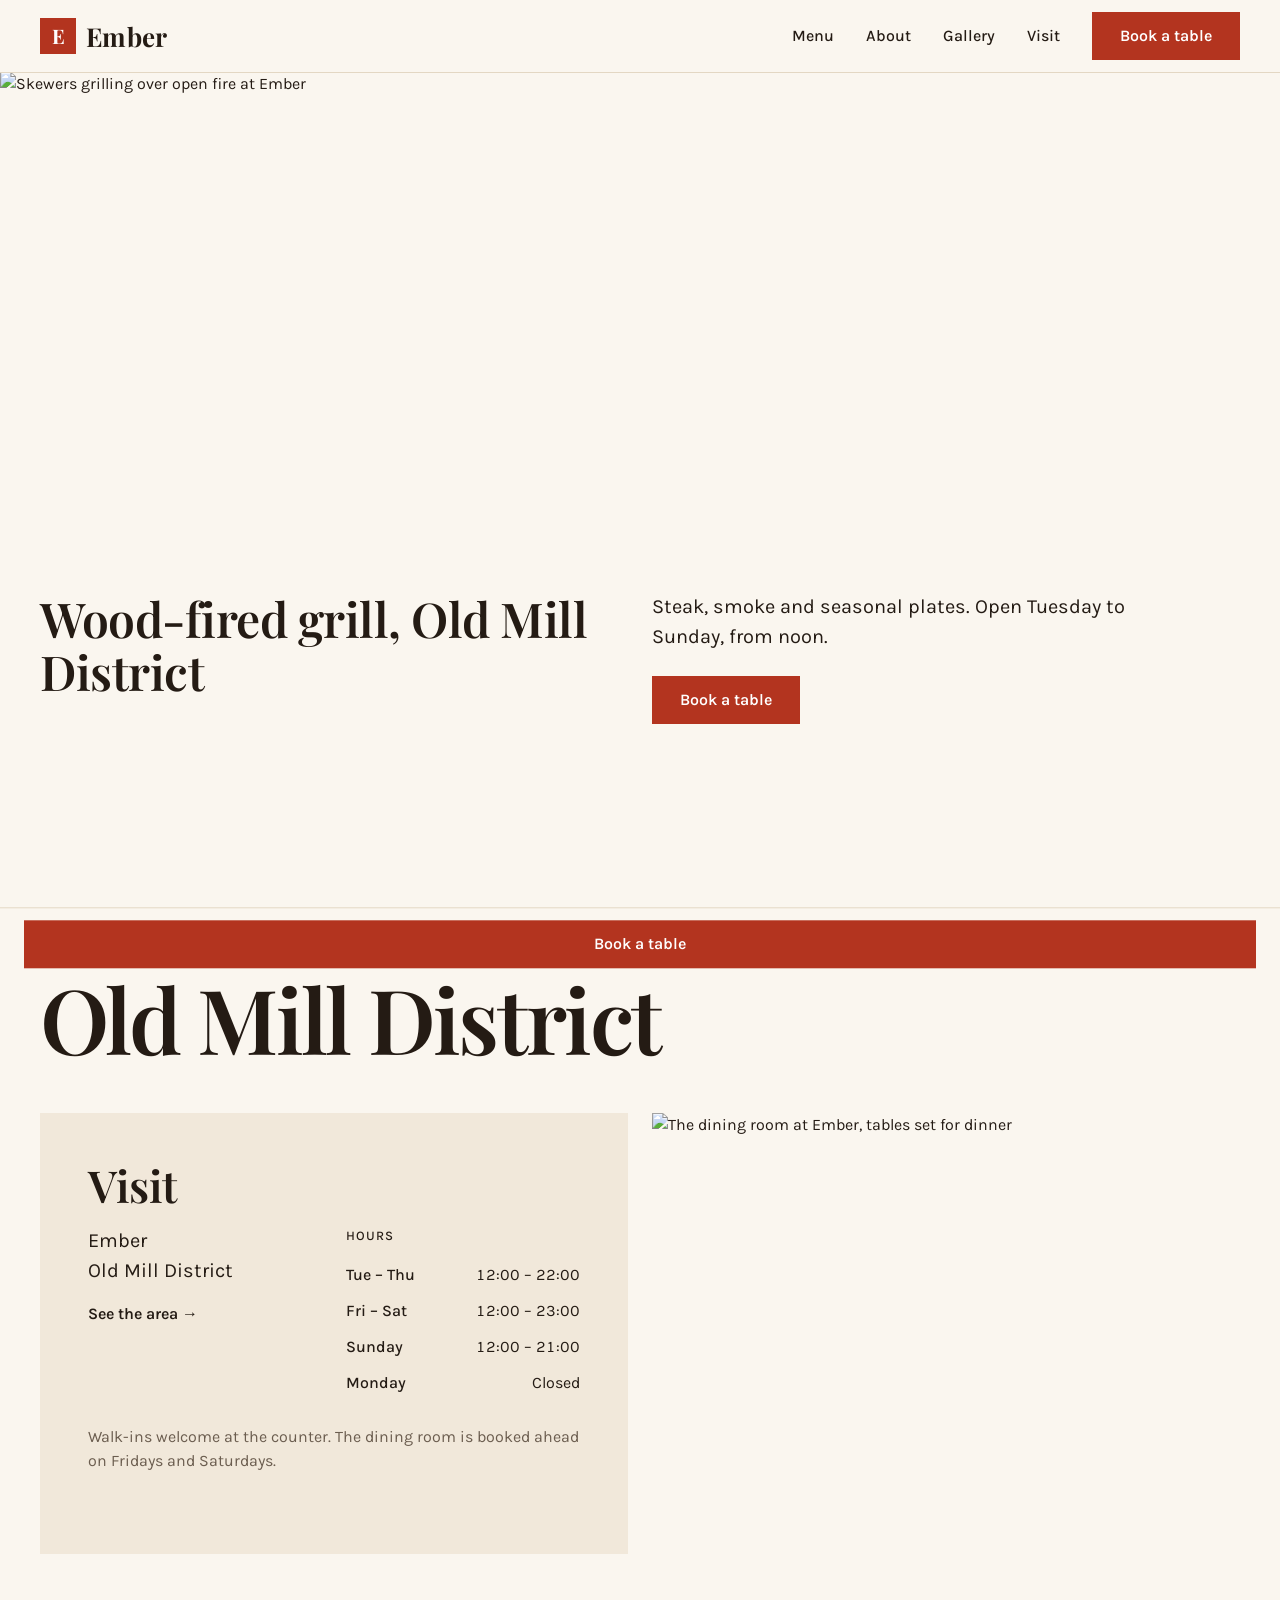
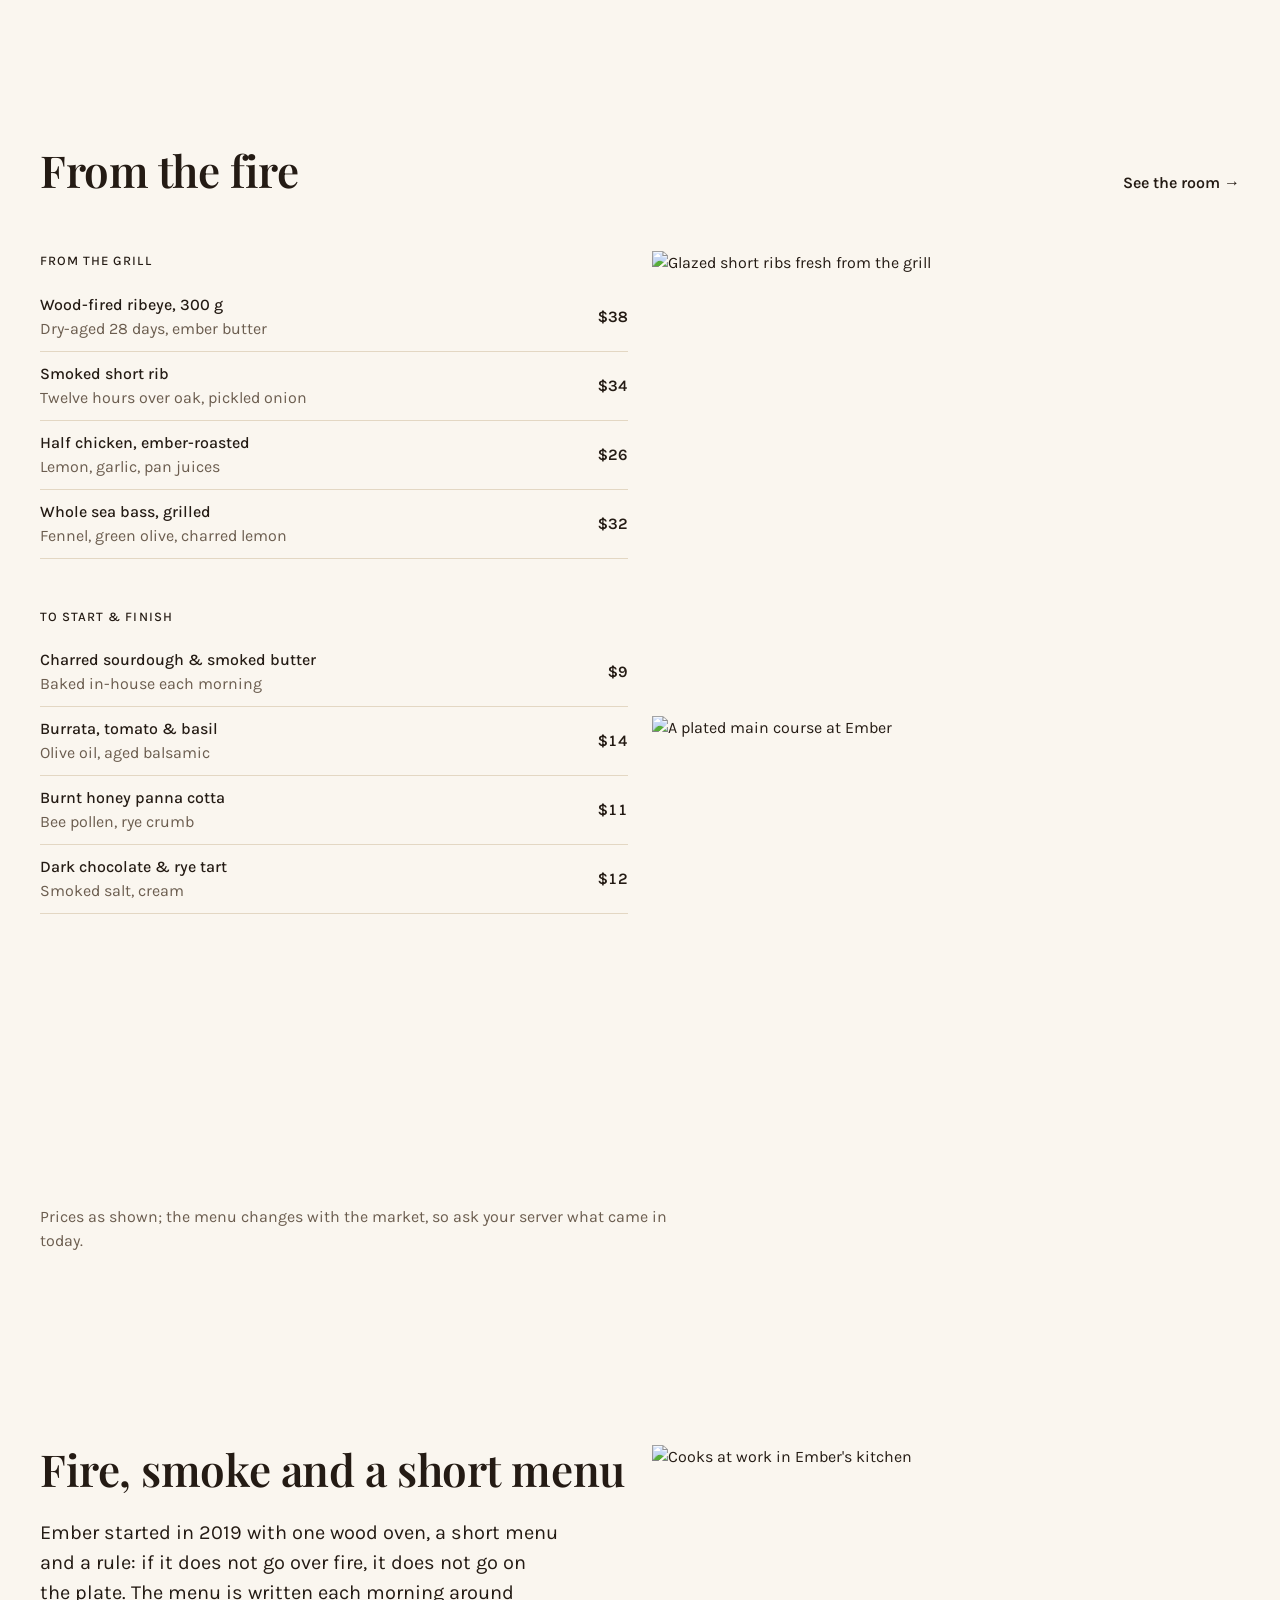
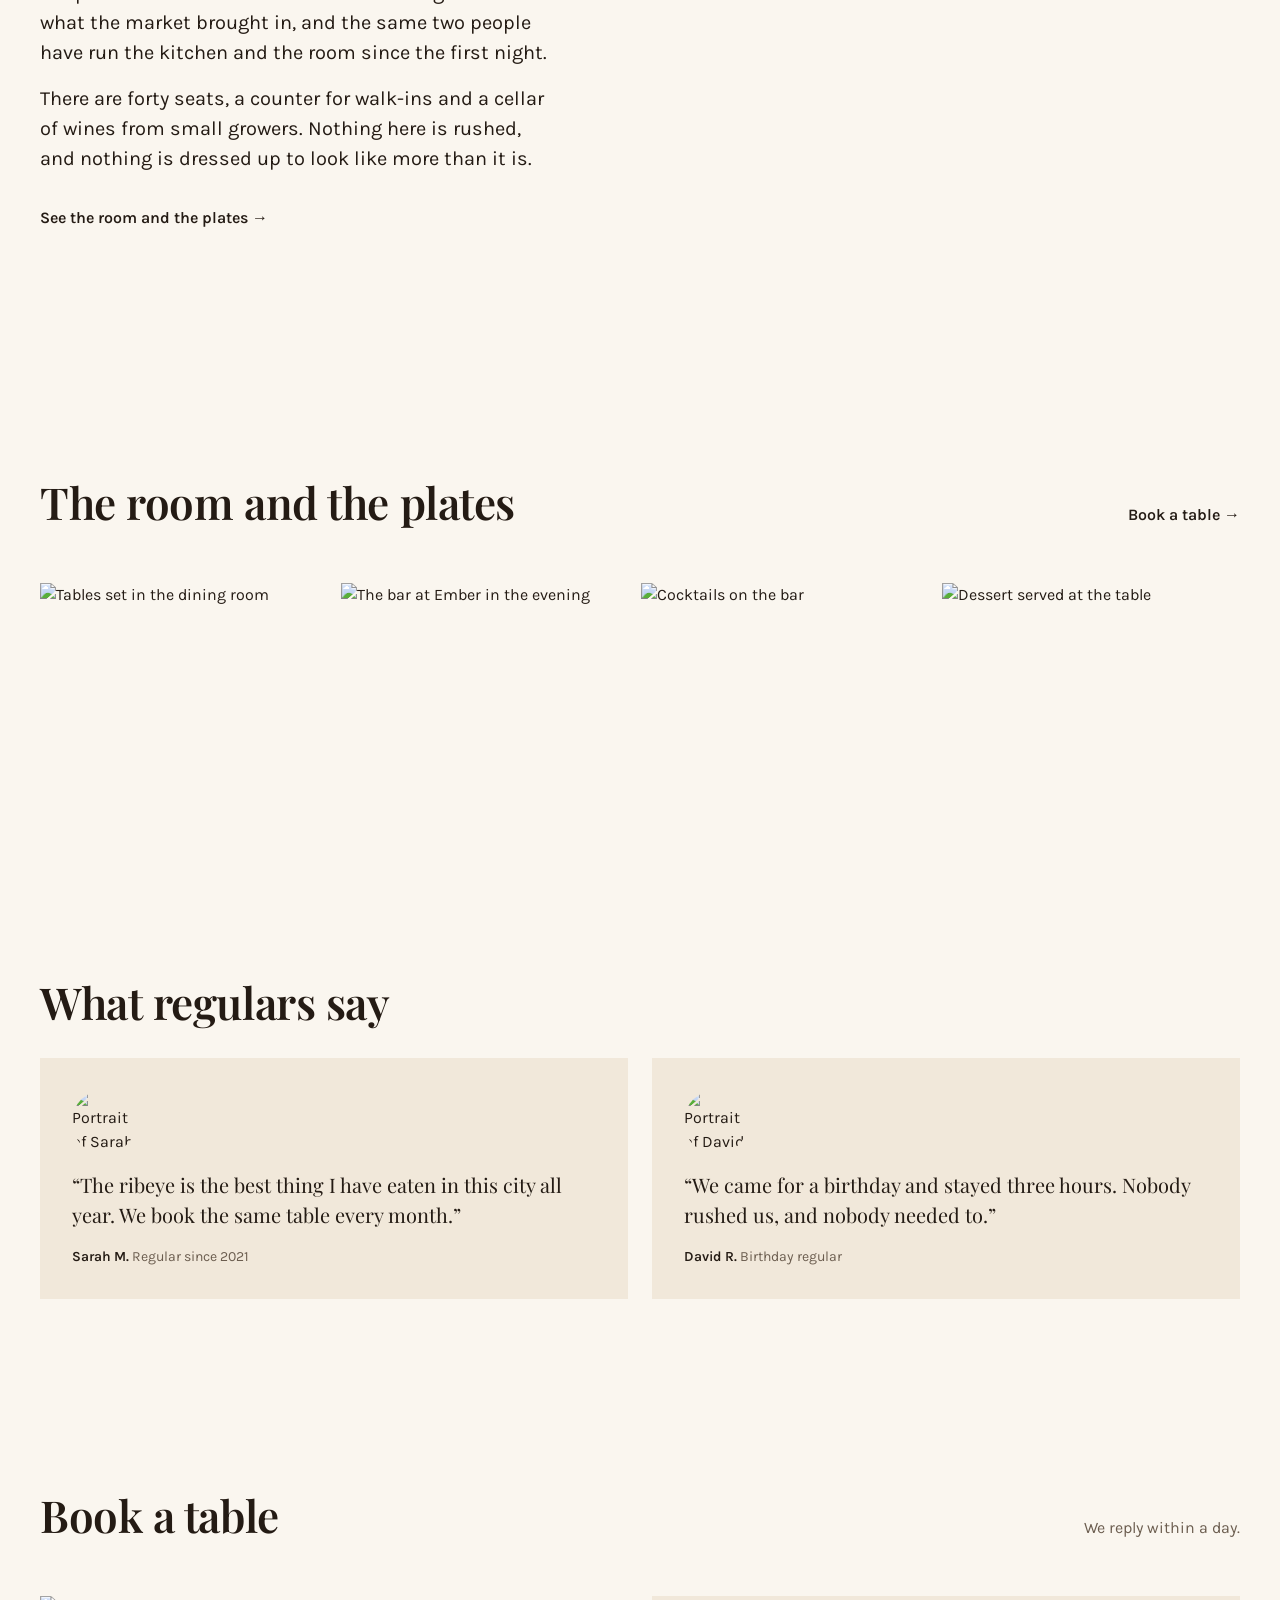
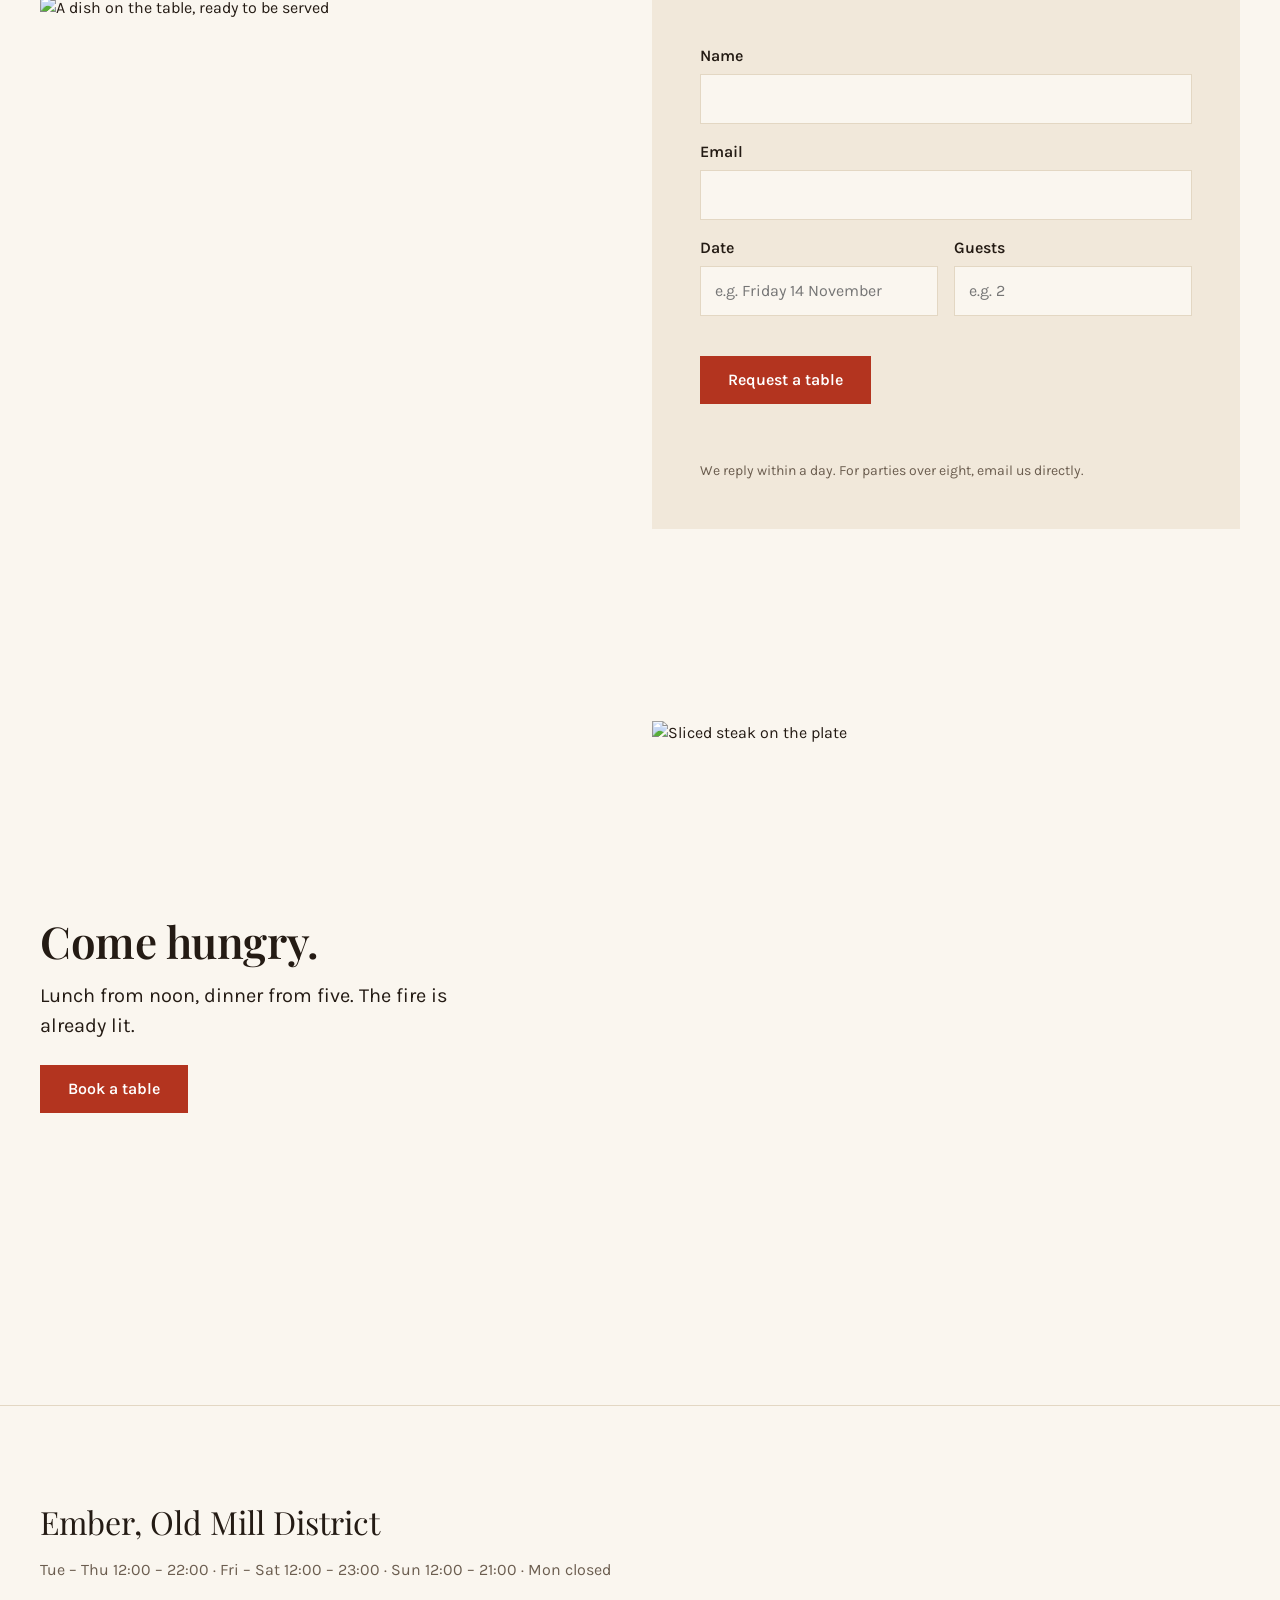
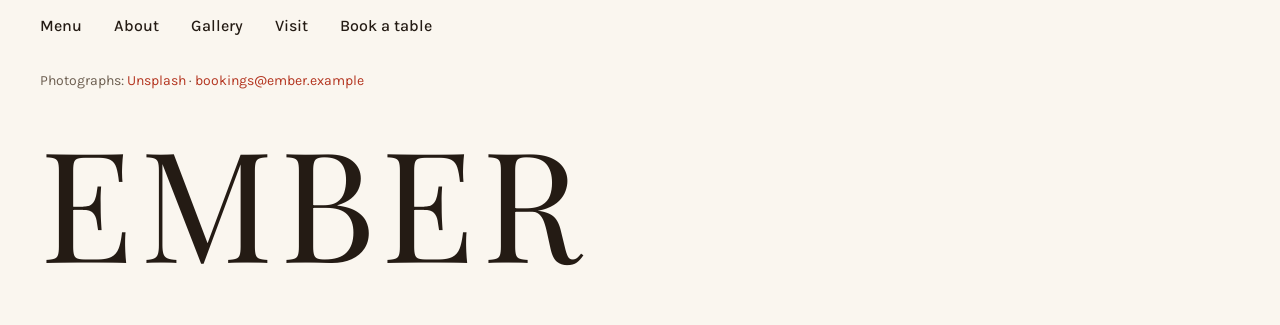
==== ember/index.html @ 471af8bc "Move Ember restaurant demo into ember folder" ====
<!DOCTYPE html>
<html lang="en" data-type="place" data-page-mode="full" data-buttons="solid" data-motion="on">
<head>
<meta charset="utf-8">
<meta name="viewport" content="width=device-width, initial-scale=1">
<title>Ember — Wood-fired grill &amp; bistro, Old Mill District</title>
<meta name="description" content="Ember is a wood-fired grill and bistro in the Old Mill District. Steak, smoke and seasonal plates, Tuesday to Sunday. Book a table.">
<meta property="og:title" content="Ember — Wood-fired grill &amp; bistro">
<meta property="og:description" content="Steak, smoke and seasonal plates in the Old Mill District. Book a table.">
<meta property="og:type" content="website">
<meta property="og:image" content="https://images.unsplash.com/photo-1555939594-58d7cb561ad1?w=1200&q=80&auto=format&fit=crop">
<meta name="theme-color" content="#FAF6EF">
<meta name="page-type" content="place">
<meta name="site-kind" content="other">
<meta name="page-kind" content="place">
<link rel="icon" href="data:image/svg+xml,%3Csvg xmlns='http://www.w3.org/2000/svg' viewBox='0 0 32 32'%3E%3Crect width='32' height='32' fill='%23B3341F'/%3E%3Ctext x='16' y='22' font-family='Georgia,serif' font-size='18' fill='%23FAF6EF' text-anchor='middle'%3EE%3C/text%3E%3C/svg%3E">
<link rel="preconnect" href="https://fonts.googleapis.com">
<link rel="preconnect" href="https://fonts.gstatic.com" crossorigin>
<link href="https://fonts.googleapis.com/css2?family=Karla:wght@400;500;600;700&family=Playfair+Display:wght@400;500;600;700&display=swap" rel="stylesheet">
<link rel="stylesheet" href="styles.css">
</head>
<body>
<a class="skip-link" href="#main">Skip to content</a>

<header class="site-header" id="top">
  <div class="wrap header-inner">
    <a class="brand" href="#top" aria-label="Ember — home">
      <span class="brand-mark" aria-hidden="true">E</span>
      <span class="brand-name">Ember</span>
    </a>
    <button class="menu-toggle" type="button" aria-expanded="false" aria-controls="site-nav" aria-label="Menu">
      <span></span><span></span><span></span>
    </button>
    <nav class="site-nav" id="site-nav" aria-label="Main">
      <a href="#menu">Menu</a>
      <a href="#about">About</a>
      <a href="#gallery">Gallery</a>
      <a href="#visit">Visit</a>
      <a class="btn btn--primary nav-cta" href="#book">Book a table</a>
    </nav>
  </div>
</header>

<main id="main">
  <!-- Plan: place page. Deal: nav-split, footer-visit, rhythm space, buttons solid, mark dots,
       offer pair, place story, type moment address. Palette: flour-white ground #FAF6EF,
       ink #241B14, ember accent #B3341F — the terracotta of a bread oven's tiles, fitting a grill. -->

  <!-- HERO -->
  <section class="hero hero--photo" data-enter aria-labelledby="hero-title">
    <figure class="hero-photo">
      <img src="https://images.unsplash.com/photo-1555939594-58d7cb561ad1?w=2400&q=80&auto=format&fit=crop" alt="Skewers grilling over open fire at Ember" width="2400" height="1600" fetchpriority="high">
    </figure>
    <div class="wrap hero-words">
      <h1 id="hero-title">Wood-fired grill, Old Mill District</h1>
      <div class="hero-side">
        <p class="hero-sub">Steak, smoke and seasonal plates. Open Tuesday to Sunday, from noon.</p>
        <a class="btn btn--primary" href="#book">Book a table</a>
      </div>
    </div>
  </section>

  <!-- VISIT -->
  <section class="visit" id="visit" data-place="visit" aria-labelledby="visit-title">
    <div class="wrap">
      <p class="type-moment"><a href="https://www.openstreetmap.org/search?query=Old%20Mill%20District">Old Mill District</a></p>
      <div class="visit-split">
        <div class="visit-panel">
          <h2 id="visit-title">Visit</h2>
          <div class="visit-cols">
            <div class="visit-address">
              <p>Ember<br>Old Mill District</p>
              <a class="text-link" href="https://www.openstreetmap.org/search?query=Old%20Mill%20District">See the area <span aria-hidden="true">&rarr;</span></a>
            </div>
            <div class="visit-hours" data-assumed>
              <h3 class="t-label">Hours</h3>
              <dl>
                <div><dt>Tue – Thu</dt><dd>12:00 – 22:00</dd></div>
                <div><dt>Fri – Sat</dt><dd>12:00 – 23:00</dd></div>
                <div><dt>Sunday</dt><dd>12:00 – 21:00</dd></div>
                <div><dt>Monday</dt><dd>Closed</dd></div>
              </dl>
            </div>
          </div>
          <p class="visit-note">Walk-ins welcome at the counter. The dining room is booked ahead on Fridays and Saturdays.</p>
        </div>
        <figure class="pl-photo visit-photo">
          <img src="https://images.unsplash.com/photo-1517248135467-4c7edcad34c4?w=1200&q=80&auto=format&fit=crop" alt="The dining room at Ember, tables set for dinner" width="1200" height="900" loading="lazy">
        </figure>
      </div>
    </div>
  </section>

  <!-- MENU / OFFER -->
  <section class="menu" id="menu" aria-labelledby="menu-title">
    <div class="wrap">
      <div class="head-row">
        <h2 id="menu-title">From the fire</h2>
        <a class="head-link" href="#about">See the room <span aria-hidden="true">&rarr;</span></a>
      </div>
      <div class="menu-grid">
        <div class="menu-groups">
          <div class="menu-group">
            <h3 class="t-label">From the grill</h3>
            <ul class="rows">
              <li><span class="row-name">Wood-fired ribeye, 300 g</span><span class="row-desc">Dry-aged 28 days, ember butter</span><span class="row-price">$38</span></li>
              <li><span class="row-name">Smoked short rib</span><span class="row-desc">Twelve hours over oak, pickled onion</span><span class="row-price">$34</span></li>
              <li><span class="row-name">Half chicken, ember-roasted</span><span class="row-desc">Lemon, garlic, pan juices</span><span class="row-price">$26</span></li>
              <li><span class="row-name">Whole sea bass, grilled</span><span class="row-desc">Fennel, green olive, charred lemon</span><span class="row-price">$32</span></li>
            </ul>
          </div>
          <div class="menu-group">
            <h3 class="t-label">To start &amp; finish</h3>
            <ul class="rows">
              <li><span class="row-name">Charred sourdough &amp; smoked butter</span><span class="row-desc">Baked in-house each morning</span><span class="row-price">$9</span></li>
              <li><span class="row-name">Burrata, tomato &amp; basil</span><span class="row-desc">Olive oil, aged balsamic</span><span class="row-price">$14</span></li>
              <li><span class="row-name">Burnt honey panna cotta</span><span class="row-desc">Bee pollen, rye crumb</span><span class="row-price">$11</span></li>
              <li><span class="row-name">Dark chocolate &amp; rye tart</span><span class="row-desc">Smoked salt, cream</span><span class="row-price">$12</span></li>
            </ul>
          </div>
        </div>
        <div class="menu-photos">
          <figure class="pl-photo">
            <img src="https://images.unsplash.com/photo-1544025162-d76694265947?w=1200&q=80&auto=format&fit=crop" alt="Glazed short ribs fresh from the grill" width="1200" height="900" loading="lazy">
          </figure>
          <figure class="pl-photo">
            <img src="https://images.unsplash.com/photo-1551218808-94e220e084d2?w=1200&q=80&auto=format&fit=crop" alt="A plated main course at Ember" width="1200" height="900" loading="lazy">
          </figure>
        </div>
      </div>
      <p class="menu-note" data-assumed>Prices as shown; the menu changes with the market, so ask your server what came in today.</p>
    </div>
  </section>

  <!-- ABOUT / THE PLACE -->
  <section class="about" id="about" aria-labelledby="about-title">
    <div class="wrap about-split">
      <div class="about-text">
        <h2 id="about-title">Fire, smoke and a short menu</h2>
        <p>Ember started in 2019 with one wood oven, a short menu and a rule: if it does not go over fire, it does not go on the plate. The menu is written each morning around what the market brought in, and the same two people have run the kitchen and the room since the first night.</p>
        <p>There are forty seats, a counter for walk-ins and a cellar of wines from small growers. Nothing here is rushed, and nothing is dressed up to look like more than it is.</p>
        <a class="text-link" href="#gallery">See the room and the plates <span aria-hidden="true">&rarr;</span></a>
      </div>
      <figure class="pl-photo about-photo">
        <img src="https://images.unsplash.com/photo-1556910103-1c02745aae4d?w=1200&q=80&auto=format&fit=crop" alt="Cooks at work in Ember's kitchen" width="1200" height="900" loading="lazy">
      </figure>
    </div>
  </section>

  <!-- GALLERY + TESTIMONIALS -->
  <section class="gallery" id="gallery" aria-labelledby="gallery-title">
    <div class="wrap">
      <div class="head-row">
        <h2 id="gallery-title">The room and the plates</h2>
        <a class="head-link" href="#book">Book a table <span aria-hidden="true">&rarr;</span></a>
      </div>
      <div class="gallery-wall">
        <figure class="pl-photo"><img src="https://images.unsplash.com/photo-1552566626-52f8b828add9?w=900&q=80&auto=format&fit=crop" alt="Tables set in the dining room" width="900" height="900" loading="lazy"></figure>
        <figure class="pl-photo"><img src="https://images.unsplash.com/photo-1555396273-367ea4eb4db5?w=900&q=80&auto=format&fit=crop" alt="The bar at Ember in the evening" width="900" height="900" loading="lazy"></figure>
        <figure class="pl-photo"><img src="https://images.unsplash.com/photo-1514362545857-3bc16c4c7d1b?w=900&q=80&auto=format&fit=crop" alt="Cocktails on the bar" width="900" height="900" loading="lazy"></figure>
        <figure class="pl-photo"><img src="https://images.unsplash.com/photo-1565958011703-44f9829ba187?w=900&q=80&auto=format&fit=crop" alt="Dessert served at the table" width="900" height="900" loading="lazy"></figure>
      </div>
      <div class="voices" id="voices" aria-labelledby="voices-title">
        <h2 id="voices-title">What regulars say</h2>
        <div class="voice-cards">
          <blockquote class="voice-card">
            <img class="voice-face" src="https://images.unsplash.com/photo-1494790108377-be9c29b29330?w=200&q=80&auto=format&fit=crop" alt="Portrait of Sarah M." width="200" height="200" loading="lazy">
            <p>&ldquo;The ribeye is the best thing I have eaten in this city all year. We book the same table every month.&rdquo;</p>
            <footer><cite>Sarah M.</cite> <span>Regular since 2021</span></footer>
          </blockquote>
          <blockquote class="voice-card">
            <img class="voice-face" src="https://images.unsplash.com/photo-1507003211169-0a1dd7228f2d?w=200&q=80&auto=format&fit=crop" alt="Portrait of David R." width="200" height="200" loading="lazy">
            <p>&ldquo;We came for a birthday and stayed three hours. Nobody rushed us, and nobody needed to.&rdquo;</p>
            <footer><cite>David R.</cite> <span>Birthday regular</span></footer>
          </blockquote>
        </div>
      </div>
    </div>
  </section>

  <!-- BOOKING -->
  <section class="booking" id="book" aria-labelledby="book-title">
    <div class="wrap">
      <div class="head-row">
        <h2 id="book-title">Book a table</h2>
        <p class="head-line">We reply within a day.</p>
      </div>
      <div class="booking-split">
        <figure class="pl-photo booking-photo">
          <img src="https://images.unsplash.com/photo-1559339352-11d035aa65de?w=1200&q=80&auto=format&fit=crop" alt="A dish on the table, ready to be served" width="1200" height="900" loading="lazy">
        </figure>
        <form class="form booking-form" action="mailto:bookings@ember.example" method="post" enctype="text/plain" data-endpoint="" data-sent="Your table request is in. We reply within a day." novalidate>
          <div class="field">
            <label for="f-name">Name</label>
            <input id="f-name" name="name" type="text" autocomplete="name" required aria-describedby="f-name-err">
            <p class="field__error" id="f-name-err" hidden>Write the name the booking is under.</p>
          </div>
          <div class="field">
            <label for="f-email">Email</label>
            <input id="f-email" name="email" type="email" autocomplete="email" inputmode="email" required aria-describedby="f-email-err">
            <p class="field__error" id="f-email-err" hidden>Write an email address with an @, like name@example.com.</p>
          </div>
          <div class="field-row">
            <div class="field">
              <label for="f-date">Date</label>
              <input id="f-date" name="date" type="text" autocomplete="off" placeholder="e.g. Friday 14 November" required aria-describedby="f-date-err">
              <p class="field__error" id="f-date-err" hidden>Write the day you want to come.</p>
            </div>
            <div class="field">
              <label for="f-guests">Guests</label>
              <input id="f-guests" name="guests" type="text" inputmode="numeric" autocomplete="off" placeholder="e.g. 2" required aria-describedby="f-guests-err">
              <p class="field__error" id="f-guests-err" hidden>Write how many people, as a number.</p>
            </div>
          </div>
          <div class="btn-row"><button class="btn btn--primary" type="submit">Request a table</button></div>
          <p class="form__status" role="status" data-form-status></p>
          <p class="t-small muted">We reply within a day. For parties over eight, email us directly.</p>
        </form>
      </div>
    </div>
  </section>

  <!-- CLOSE -->
  <section class="close" aria-labelledby="close-title">
    <div class="wrap close-inner">
      <div class="close-text">
        <h2 id="close-title">Come hungry.</h2>
        <p>Lunch from noon, dinner from five. The fire is already lit.</p>
        <a class="btn btn--primary" href="#book">Book a table</a>
      </div>
      <figure class="pl-photo close-photo">
        <img src="https://images.unsplash.com/photo-1600891964092-4316c288032e?w=1200&q=80&auto=format&fit=crop" alt="Sliced steak on the plate" width="1200" height="900" loading="lazy">
      </figure>
    </div>
  </section>
</main>

<!-- FOOTER -->
<footer class="site-footer" id="contact">
  <div class="wrap">
    <p class="footer-address"><a href="https://www.openstreetmap.org/search?query=Old%20Mill%20District">Ember, Old Mill District</a></p>
    <p class="footer-hours" data-assumed>Tue – Thu 12:00 – 22:00 · Fri – Sat 12:00 – 23:00 · Sun 12:00 – 21:00 · Mon closed</p>
    <nav class="footer-nav" aria-label="Footer">
      <a href="#menu">Menu</a>
      <a href="#about">About</a>
      <a href="#gallery">Gallery</a>
      <a href="#visit">Visit</a>
      <a href="#book">Book a table</a>
    </nav>
    <p class="footer-legal">Photographs: <a href="https://unsplash.com">Unsplash</a> · <a href="mailto:bookings@ember.example">bookings@ember.example</a></p>
    <p class="footer-name" aria-hidden="true">EMBER</p>
  </div>
</footer>

<nav class="actionbar" aria-label="Book">
  <a class="btn btn--primary" href="#book">Book a table</a>
</nav>

<script src="script.js"></script>
</body>
</html>
---- ember/styles.css ----
/* Ember — wood-fired grill & bistro. Place page.
   Palette (dealt for the trade): flour-white ground, warm ink, ember accent —
   the terracotta of a bread oven's tiles. Flat colour only, square corners. */

:root {
  --g-main: #faf6ef;
  --g-alt: #f1e8da;
  --g-line: #e3d7c3;
  --ink: #241b14;
  --muted: #6b5d4f;
  --accent: #b3341f;
  --accent-hover: #9c2d1b;
  --accent-ink: #ffffff;
  --gold: #a16207;
  --font-display: "Playfair Display", Georgia, "Times New Roman", serif;
  --font-text: "Karla", -apple-system, "Segoe UI", Helvetica, Arial, sans-serif;
  --wrap: 1200px;
  --gut: 24px;
  --s-1: 8px;
  --s-2: 16px;
  --s-3: 24px;
  --s-4: 32px;
  --s-5: 48px;
  --s-6: 64px;
  --s-7: 96px;
  --radius: 0;
}

* { box-sizing: border-box; }

html {
  scroll-behavior: smooth;
  -webkit-text-size-adjust: 100%;
}

body {
  margin: 0;
  background: var(--g-main);
  color: var(--ink);
  font: 400 16px/1.5 var(--font-text);
}

img { display: block; max-width: 100%; height: auto; }

a { color: var(--accent); text-decoration: none; }
a:hover { text-decoration: underline; }

h1, h2, h3 { font-family: var(--font-display); font-weight: 600; margin: 0; }
h2 { font-size: clamp(32px, 4vw, 44px); line-height: 1.1; letter-spacing: -0.01em; }
p { margin: 0; }

.wrap {
  width: min(100% - 2 * var(--gut), var(--wrap));
  margin-inline: auto;
}

.muted { color: var(--muted); }
.t-small { font-size: 14px; line-height: 1.5; }
.t-label {
  font-family: var(--font-text);
  font-size: 13px;
  font-weight: 500;
  letter-spacing: 0.08em;
  text-transform: uppercase;
  color: var(--ink);
  margin: 0 0 12px;
}

/* Skip link */
.skip-link {
  position: absolute;
  left: 16px;
  top: -60px;
  z-index: 200;
  background: var(--ink);
  color: var(--g-main);
  padding: 12px 16px;
  transition: top 0.15s ease;
}
.skip-link:focus { top: 12px; text-decoration: none; }

:focus-visible {
  outline: 3px solid var(--accent);
  outline-offset: 2px;
}

/* ---------- Header ---------- */
.site-header {
  position: fixed;
  inset: 0 0 auto 0;
  z-index: 100;
  background: var(--g-main);
  border-bottom: 1px solid var(--g-line);
}
.header-inner {
  display: flex;
  align-items: center;
  justify-content: space-between;
  min-height: 72px;
  gap: var(--s-3);
}
.brand { display: inline-flex; align-items: center; gap: 10px; color: var(--ink); }
.brand:hover { text-decoration: none; }
.brand-mark {
  display: inline-flex;
  align-items: center;
  justify-content: center;
  width: 36px;
  height: 36px;
  background: var(--accent);
  color: var(--accent-ink);
  font-family: var(--font-display);
  font-size: 20px;
  font-weight: 700;
}
.brand-name {
  font-family: var(--font-display);
  font-size: 26px;
  font-weight: 700;
  letter-spacing: 0.01em;
}
.site-nav { display: flex; align-items: center; gap: 32px; }
.site-nav a:not(.btn) {
  color: var(--ink);
  font-weight: 500;
  font-size: 16px;
  padding: 8px 0;
  background-image: linear-gradient(currentColor, currentColor);
  background-size: 0% 2px;
  background-repeat: no-repeat;
  background-position: left calc(100% - 2px);
  transition: background-size 0.25s ease;
}
.site-nav a:not(.btn):hover { text-decoration: none; background-size: 100% 2px; }
.menu-toggle {
  display: none;
  background: none;
  border: 0;
  padding: 12px;
  cursor: pointer;
  min-width: 44px;
  min-height: 44px;
}
.menu-toggle span {
  display: block;
  width: 22px;
  height: 2px;
  background: var(--ink);
  margin: 5px auto;
}

/* ---------- Buttons ---------- */
.btn {
  display: inline-flex;
  align-items: center;
  justify-content: center;
  min-height: 48px;
  padding: 12px 28px;
  font: 600 16px/1.25 var(--font-text);
  border: 0;
  border-radius: var(--radius);
  cursor: pointer;
  transition: background-color 0.2s ease, transform 0.12s ease;
}
.btn--primary { background: var(--accent); color: var(--accent-ink); }
.btn--primary:hover { background: var(--accent-hover); text-decoration: none; transform: translateY(-1px); }
.btn--primary:active { transform: translateY(1px); }
.btn-row { margin-top: var(--s-3); }

/* ---------- Text links ---------- */
.text-link, .head-link {
  font-weight: 600;
  font-size: 16px;
  color: var(--ink);
}
.text-link span, .head-link span { transition: transform 0.2s ease; display: inline-block; }
.text-link:hover span, .head-link:hover span { transform: translateX(3px); }
.text-link:hover, .head-link:hover { text-decoration: none; color: var(--accent); }

/* ---------- Hero (place hero: photo bare, words on the ground below) ---------- */
.hero { padding-top: 72px; }
.hero-photo { margin: 0; }
.hero-photo img {
  width: 100%;
  height: 480px;
  object-fit: cover;
  object-position: center;
}
.hero-words {
  display: grid;
  grid-template-columns: 6fr 6fr;
  gap: var(--s-3);
  padding-top: 40px;
  padding-bottom: 56px;
  align-items: start;
}
.hero-words h1 {
  font-size: 48px;
  line-height: 53px;
  letter-spacing: -0.01em;
  max-width: 560px;
}
.hero-sub { font-size: 20px; line-height: 30px; max-width: 480px; }
.hero-side .btn { margin-top: 24px; }

[data-enter] .hero-photo,
[data-enter] .hero-words {
  animation: hero-enter 0.9s ease both;
}
[data-enter] .hero-words { animation-delay: 0.12s; }
@keyframes hero-enter {
  from { opacity: 0; transform: translateY(14px); }
  to { opacity: 1; transform: translateY(0); }
}

/* ---------- Sections ---------- */
main > section { padding: var(--s-7) 0; }
.head-row {
  display: flex;
  align-items: baseline;
  justify-content: space-between;
  gap: var(--s-3);
  margin-bottom: 56px;
}
.head-line { font-size: 16px; color: var(--muted); }

/* ---------- Visit ---------- */
.type-moment {
  font: 600 clamp(48px, 7vw, 104px)/1.02 var(--font-display);
  letter-spacing: -0.03em;
  margin: 0 0 var(--s-5);
}
.type-moment a { color: var(--ink); }
.type-moment a:hover { color: var(--accent); text-decoration: none; }
.type-moment a::after {
  content: "";
  display: block;
  height: 2px;
  background: var(--accent);
  width: 0;
  transition: width 0.3s ease;
}
.type-moment a:hover::after { width: 100%; }
.visit-split {
  display: grid;
  grid-template-columns: 6fr 6fr;
  gap: var(--s-3);
  align-items: stretch;
}
.visit-panel { background: var(--g-alt); padding: 48px; }
.visit-panel h2 { margin-bottom: var(--s-2); }
.visit-cols {
  display: grid;
  grid-template-columns: 1fr 1fr;
  gap: var(--s-3);
  margin-top: var(--s-2);
}
.visit-address p { font-size: 20px; line-height: 30px; margin-bottom: var(--s-2); }
.visit-hours dl { margin: 0; }
.visit-hours dl div {
  display: flex;
  justify-content: space-between;
  gap: 12px;
  font-size: 16px;
  line-height: 24px;
  padding: 6px 0;
}
.visit-hours dt { font-weight: 500; }
.visit-hours dd { margin: 0; font-variant-numeric: tabular-nums; }
.visit-note { margin-top: var(--s-3); color: var(--muted); font-size: 16px; line-height: 24px; }
.pl-photo { margin: 0; overflow: hidden; }
.pl-photo img {
  width: 100%;
  height: 100%;
  object-fit: cover;
  transition: transform 0.35s ease;
}
.pl-photo:hover img { transform: scale(1.03); }
.visit-photo { min-height: 320px; }
.visit-photo img { aspect-ratio: 4 / 3; }

/* ---------- Menu ---------- */
.menu-grid {
  display: grid;
  grid-template-columns: 6fr 6fr;
  gap: var(--s-3);
  align-items: start;
}
.menu-groups { display: grid; gap: var(--s-5); }
.menu-group .rows { list-style: none; margin: 0; padding: 0; }
.rows li {
  display: grid;
  grid-template-columns: 1fr auto;
  grid-template-areas: "name price" "desc price";
  column-gap: var(--s-2);
  min-height: 44px;
  padding: 10px 0;
  border-bottom: 1px solid var(--g-line);
  align-items: center;
}
.row-name { grid-area: name; font-size: 16px; line-height: 24px; font-weight: 500; }
.row-desc { grid-area: desc; font-size: 16px; line-height: 24px; color: var(--muted); }
.row-price { grid-area: price; font-size: 16px; line-height: 24px; font-weight: 600; font-variant-numeric: tabular-nums; }
.menu-photos { display: grid; gap: var(--s-3); }
.menu-photos .pl-photo img { aspect-ratio: 4 / 3; }
.menu-note { margin-top: var(--s-5); color: var(--muted); font-size: 16px; line-height: 24px; max-width: 640px; }

/* ---------- About ---------- */
.about-split {
  display: grid;
  grid-template-columns: 6fr 6fr;
  gap: var(--s-3);
  align-items: start;
}
.about-text h2 { margin-bottom: var(--s-3); }
.about-text p {
  font-size: 20px;
  line-height: 30px;
  margin-bottom: var(--s-2);
  max-width: 520px;
}
.about-text .text-link { display: inline-block; margin-top: var(--s-2); }
.about-photo img { aspect-ratio: 4 / 3; }

/* ---------- Gallery ---------- */
.gallery-wall {
  display: grid;
  grid-template-columns: repeat(4, 1fr);
  gap: 2px;
}
.gallery-wall .pl-photo img { aspect-ratio: 1 / 1; }
.voices { margin-top: var(--s-7); }
.voices h2 { margin-bottom: var(--s-4); }
.voice-cards {
  display: grid;
  grid-template-columns: 1fr 1fr;
  gap: var(--s-3);
}
.voice-card {
  margin: 0;
  background: var(--g-alt);
  padding: var(--s-4);
  transition: transform 0.2s ease;
}
.voice-card:hover { transform: translateY(-2px); }
.voice-face {
  width: 64px;
  height: 64px;
  border-radius: 50%;
  object-fit: cover;
  margin-bottom: var(--s-2);
}
.voice-card p { font-family: var(--font-display); font-size: 20px; line-height: 30px; }
.voice-card footer { margin-top: var(--s-2); font-size: 14px; color: var(--muted); }
.voice-card cite { font-style: normal; font-weight: 600; color: var(--ink); }

/* ---------- Booking ---------- */
.booking-split {
  display: grid;
  grid-template-columns: 6fr 6fr;
  gap: var(--s-3);
  align-items: stretch;
}
.booking-photo img { aspect-ratio: 4 / 3; }
.booking-form {
  background: var(--g-alt);
  padding: 48px;
  display: grid;
  gap: var(--s-2);
  align-content: start;
}
.field label { display: block; font-weight: 600; margin-bottom: 6px; }
.field input {
  width: 100%;
  min-height: 48px;
  padding: 12px 14px;
  font: 400 16px/1.5 var(--font-text);
  color: var(--ink);
  background: var(--g-main);
  border: 1px solid var(--g-line);
  border-radius: var(--radius);
}
.field input:focus { outline: 3px solid var(--accent); outline-offset: 1px; border-color: var(--accent); }
.field input[aria-invalid="true"] { border-color: var(--accent); }
.field__error { color: var(--accent); font-size: 14px; margin: 6px 0 0; }
.field-row { display: grid; grid-template-columns: 1fr 1fr; gap: var(--s-2); }
.form__status { font-size: 16px; font-weight: 600; min-height: 24px; }

/* ---------- Close ---------- */
.close-inner {
  display: grid;
  grid-template-columns: 6fr 6fr;
  gap: var(--s-3);
  align-items: center;
}
.close-text h2 { margin-bottom: var(--s-2); }
.close-text p { font-size: 20px; line-height: 30px; margin-bottom: var(--s-3); max-width: 420px; }
.close-photo img { aspect-ratio: 1 / 1; }

/* ---------- Footer ---------- */
.site-footer { padding: var(--s-7) 0 var(--s-5); border-top: 1px solid var(--g-line); }
.footer-address {
  font-family: var(--font-display);
  font-size: 32px;
  line-height: 40px;
  margin-bottom: var(--s-2);
}
.footer-address a { color: var(--ink); }
.footer-hours { color: var(--muted); margin-bottom: var(--s-4); }
.footer-nav { display: flex; flex-wrap: wrap; gap: 8px 32px; margin-bottom: var(--s-4); }
.footer-nav a { color: var(--ink); font-weight: 500; }
.footer-legal { color: var(--muted); font-size: 14px; margin-bottom: var(--s-4); }
.footer-name {
  font-family: var(--font-display);
  font-weight: 400;
  font-size: clamp(64px, 12vw, 170px);
  line-height: 1;
  letter-spacing: 0.04em;
  color: var(--ink);
  margin: 0;
  user-select: none;
}

/* ---------- Phone action bar ---------- */
.actionbar {
  position: fixed;
  left: 0;
  right: 0;
  bottom: 0;
  z-index: 90;
  padding: 12px var(--gut) calc(12px + env(safe-area-inset-bottom, 0px));
  background: var(--g-main);
  border-top: 1px solid var(--g-line);
  transform: translateY(110%);
  transition: transform 0.3s ease;
}
.actionbar.visible { transform: translateY(0); }
.actionbar .btn { width: 100%; }

/* ---------- Responsive ---------- */
@media (max-width: 1023px) {
  .hero-photo img { height: 56vw; max-height: 480px; }
  .hero-words { grid-template-columns: 1fr; padding-top: 32px; }
  .hero-words h1 { font-size: 40px; line-height: 44px; }
  .visit-split, .menu-grid, .about-split, .booking-split, .close-inner { grid-template-columns: 1fr; }
  .visit-photo img, .about-photo img, .booking-photo img { aspect-ratio: 16 / 9; }
  .menu-photos { grid-template-columns: 1fr 1fr; }
  .gallery-wall { grid-template-columns: 1fr 1fr; }
}

@media (max-width: 767px) {
  :root { --gut: 24px; }
  main > section { padding: 64px 0; }
  .site-nav {
    display: none;
    position: absolute;
    top: 72px;
    left: 0;
    right: 0;
    flex-direction: column;
    align-items: stretch;
    gap: 0;
    background: var(--g-main);
    border-bottom: 1px solid var(--g-line);
    padding: 8px 24px 16px;
  }
  .site-nav.open { display: flex; }
  .site-nav a:not(.btn) { padding: 14px 0; border-bottom: 1px solid var(--g-line); }
  .site-nav .nav-cta { margin-top: 16px; width: 100%; }
  .menu-toggle { display: block; }
  .hero-photo img { height: auto; min-height: 292px; aspect-ratio: 4 / 3; }
  .hero-words { padding-top: 24px; padding-bottom: 40px; }
  .hero-words h1 { font-size: 32px; line-height: 37px; }
  .hero-sub { font-size: 18px; line-height: 28px; }
  .hero-side .btn { width: 100%; }
  .type-moment { font-size: 48px; margin-bottom: 32px; }
  .visit-panel, .booking-form { padding: 24px; }
  .visit-cols { grid-template-columns: 1fr; }
  .menu-photos { grid-template-columns: 1fr; }
  .gallery-wall { grid-template-columns: 1fr 1fr; gap: 2px; }
  .voice-cards { grid-template-columns: 1fr; }
  .field-row { grid-template-columns: 1fr; }
  .head-row { flex-wrap: wrap; margin-bottom: 32px; }
  .btn { width: 100%; }
  .head-row .btn { width: auto; }
  .close-text { order: 1; }
  .close-photo { order: 2; }
}

/* ---------- Reduced motion ---------- */
@media (prefers-reduced-motion: reduce) {
  html { scroll-behavior: auto; }
  *, *::before, *::after { animation: none !important; transition: none !important; }
  [data-enter] .hero-photo, [data-enter] .hero-words { opacity: 1; }
}
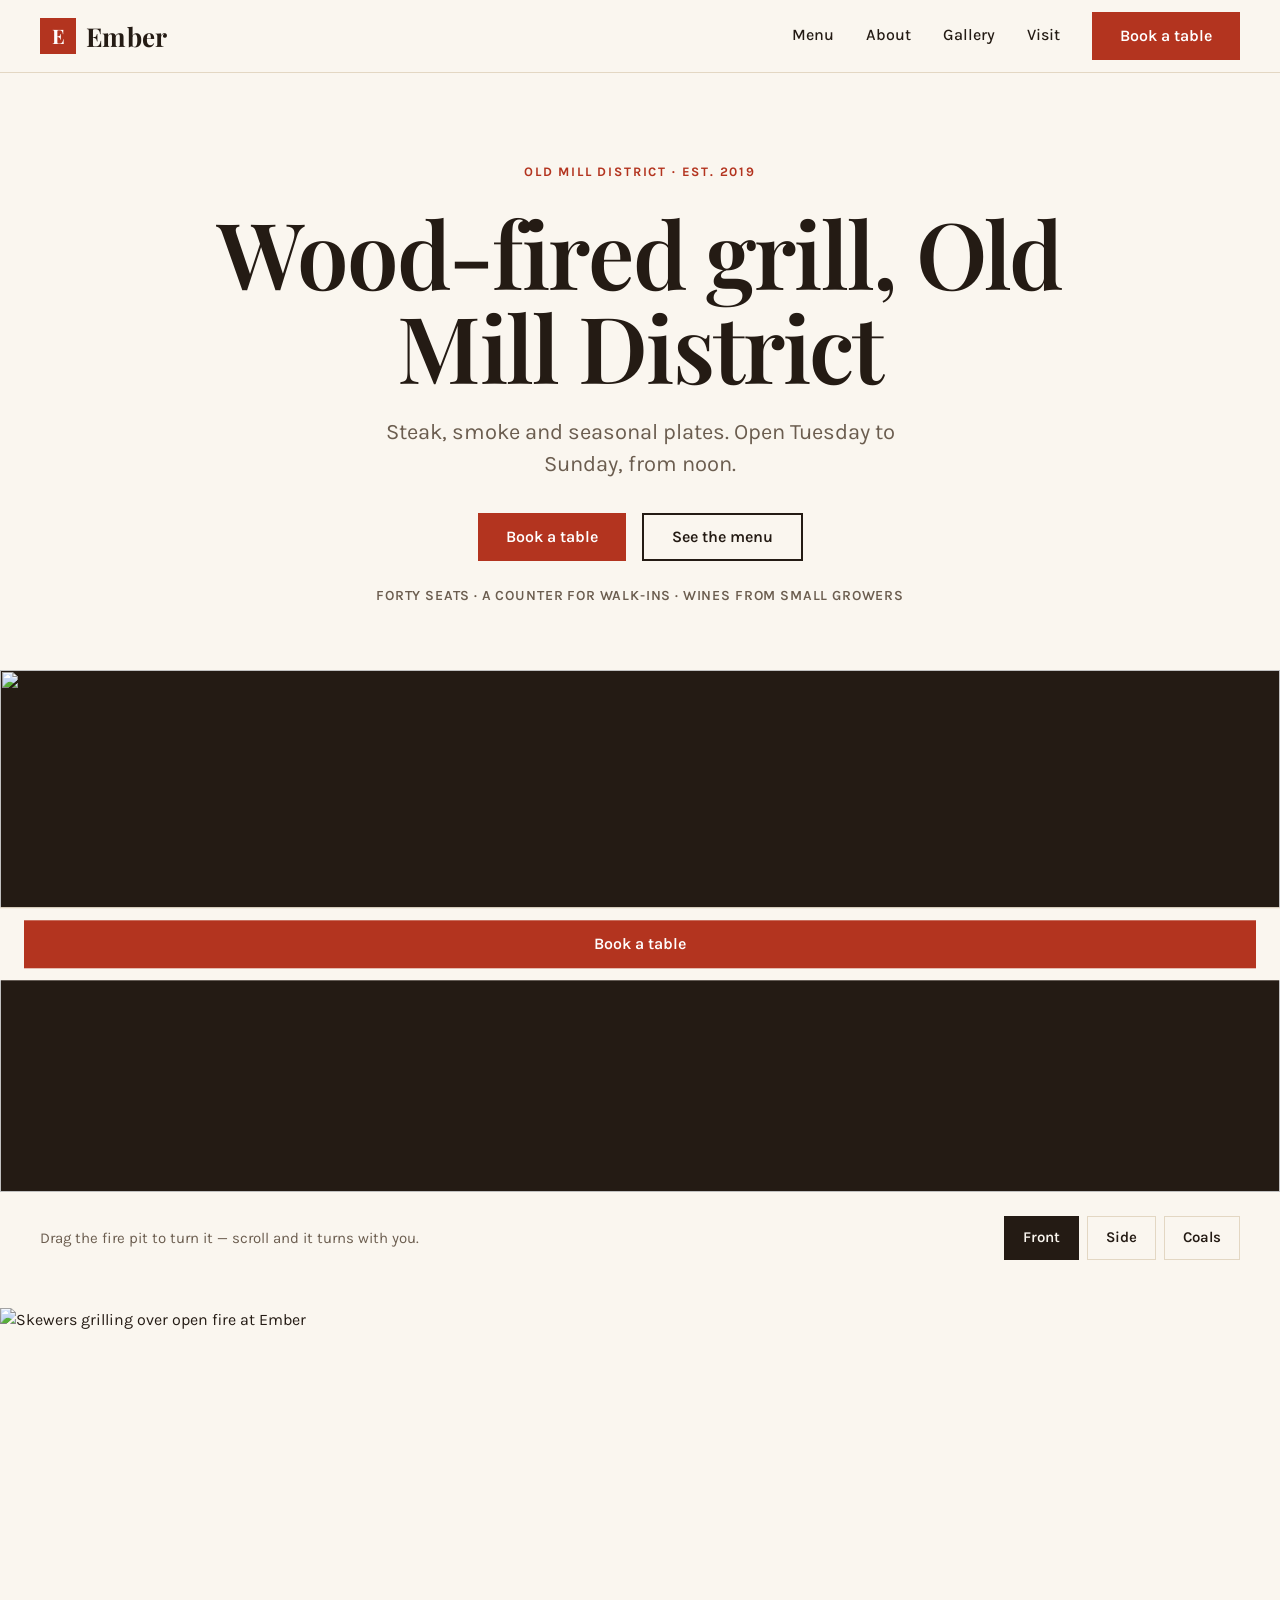
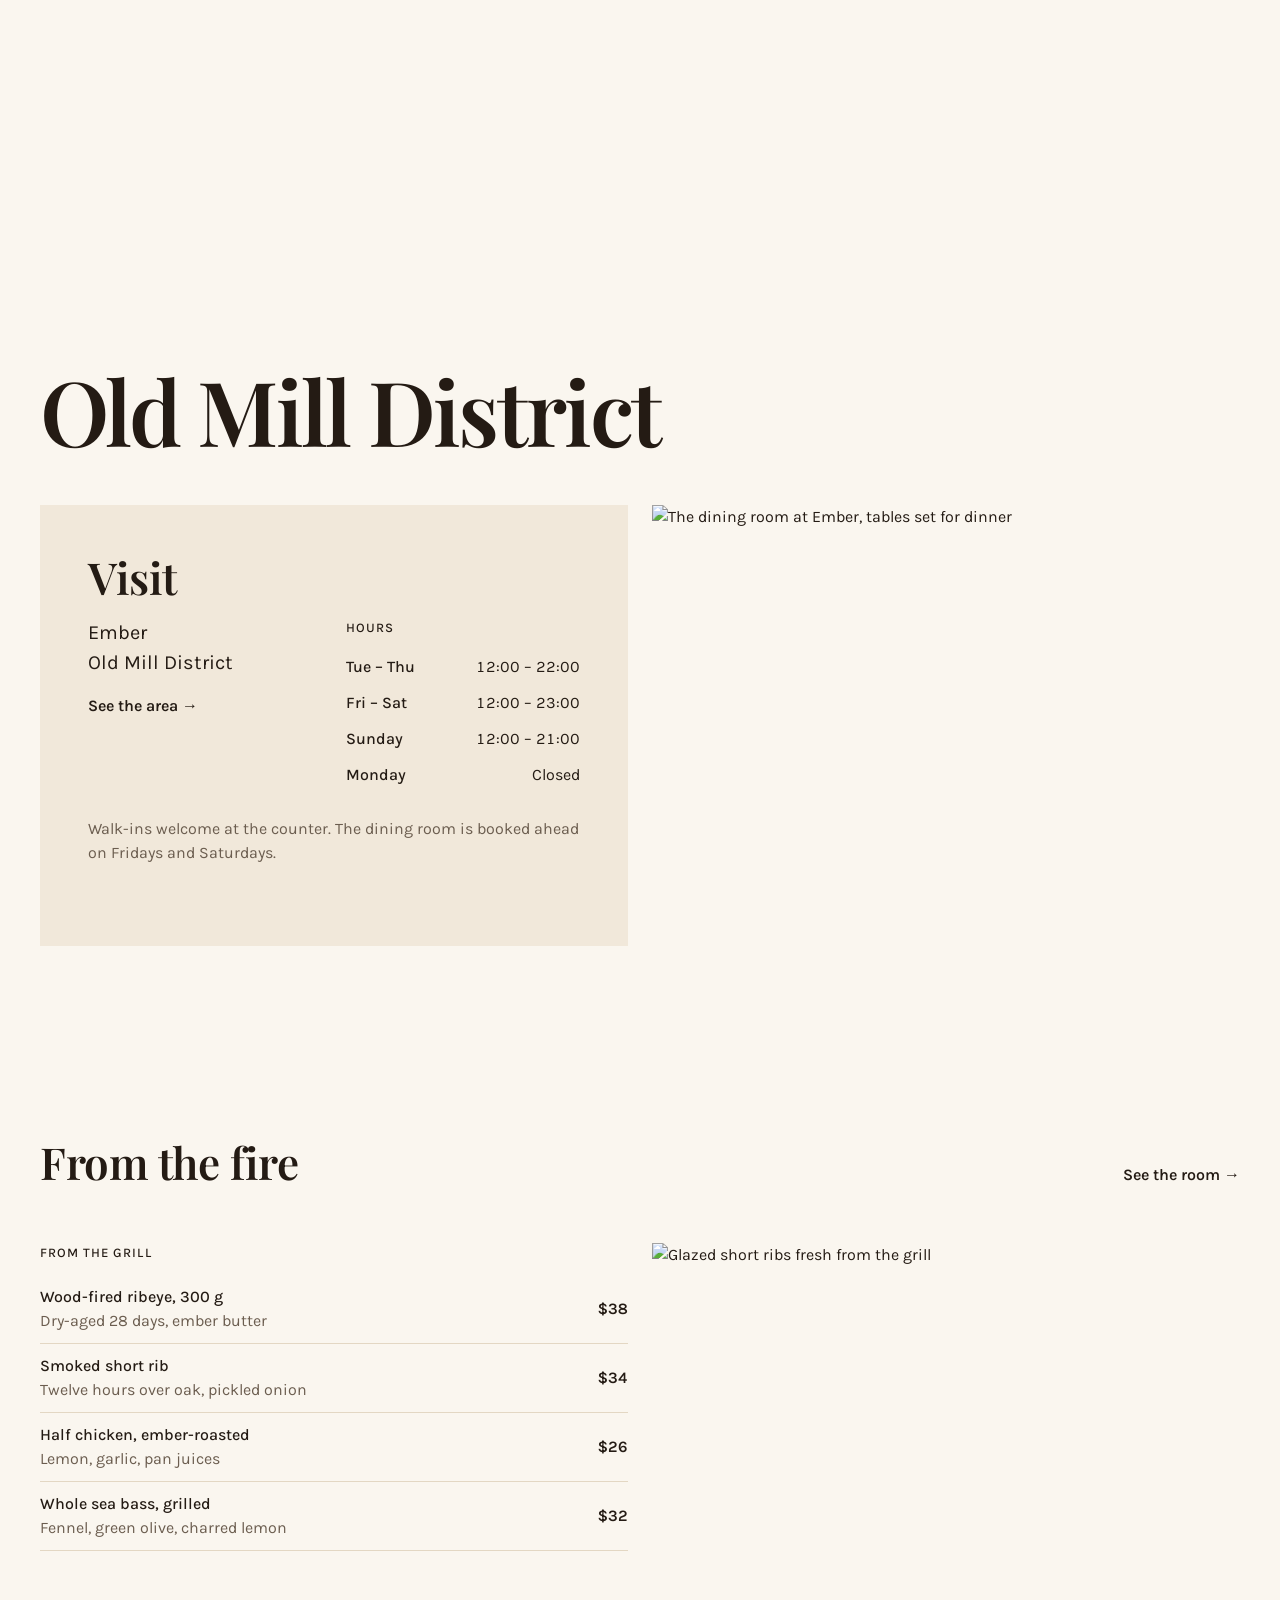
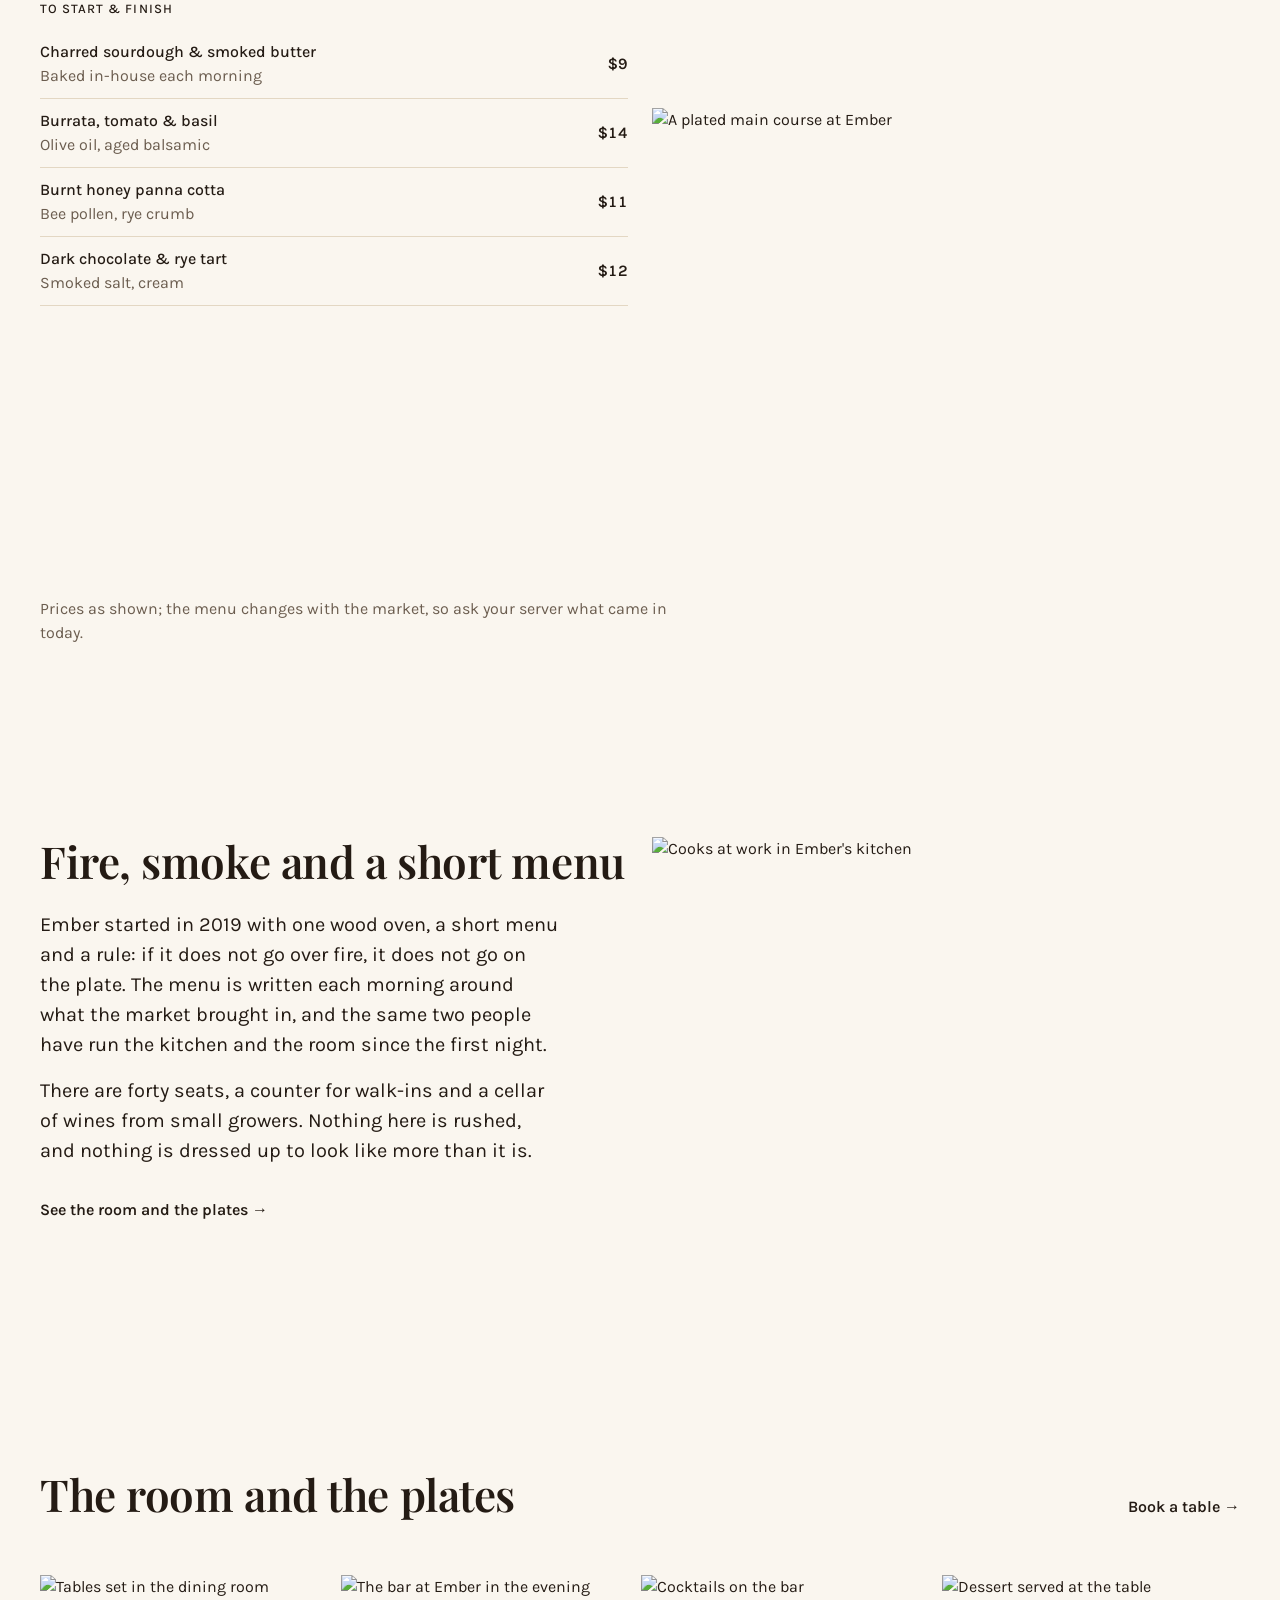
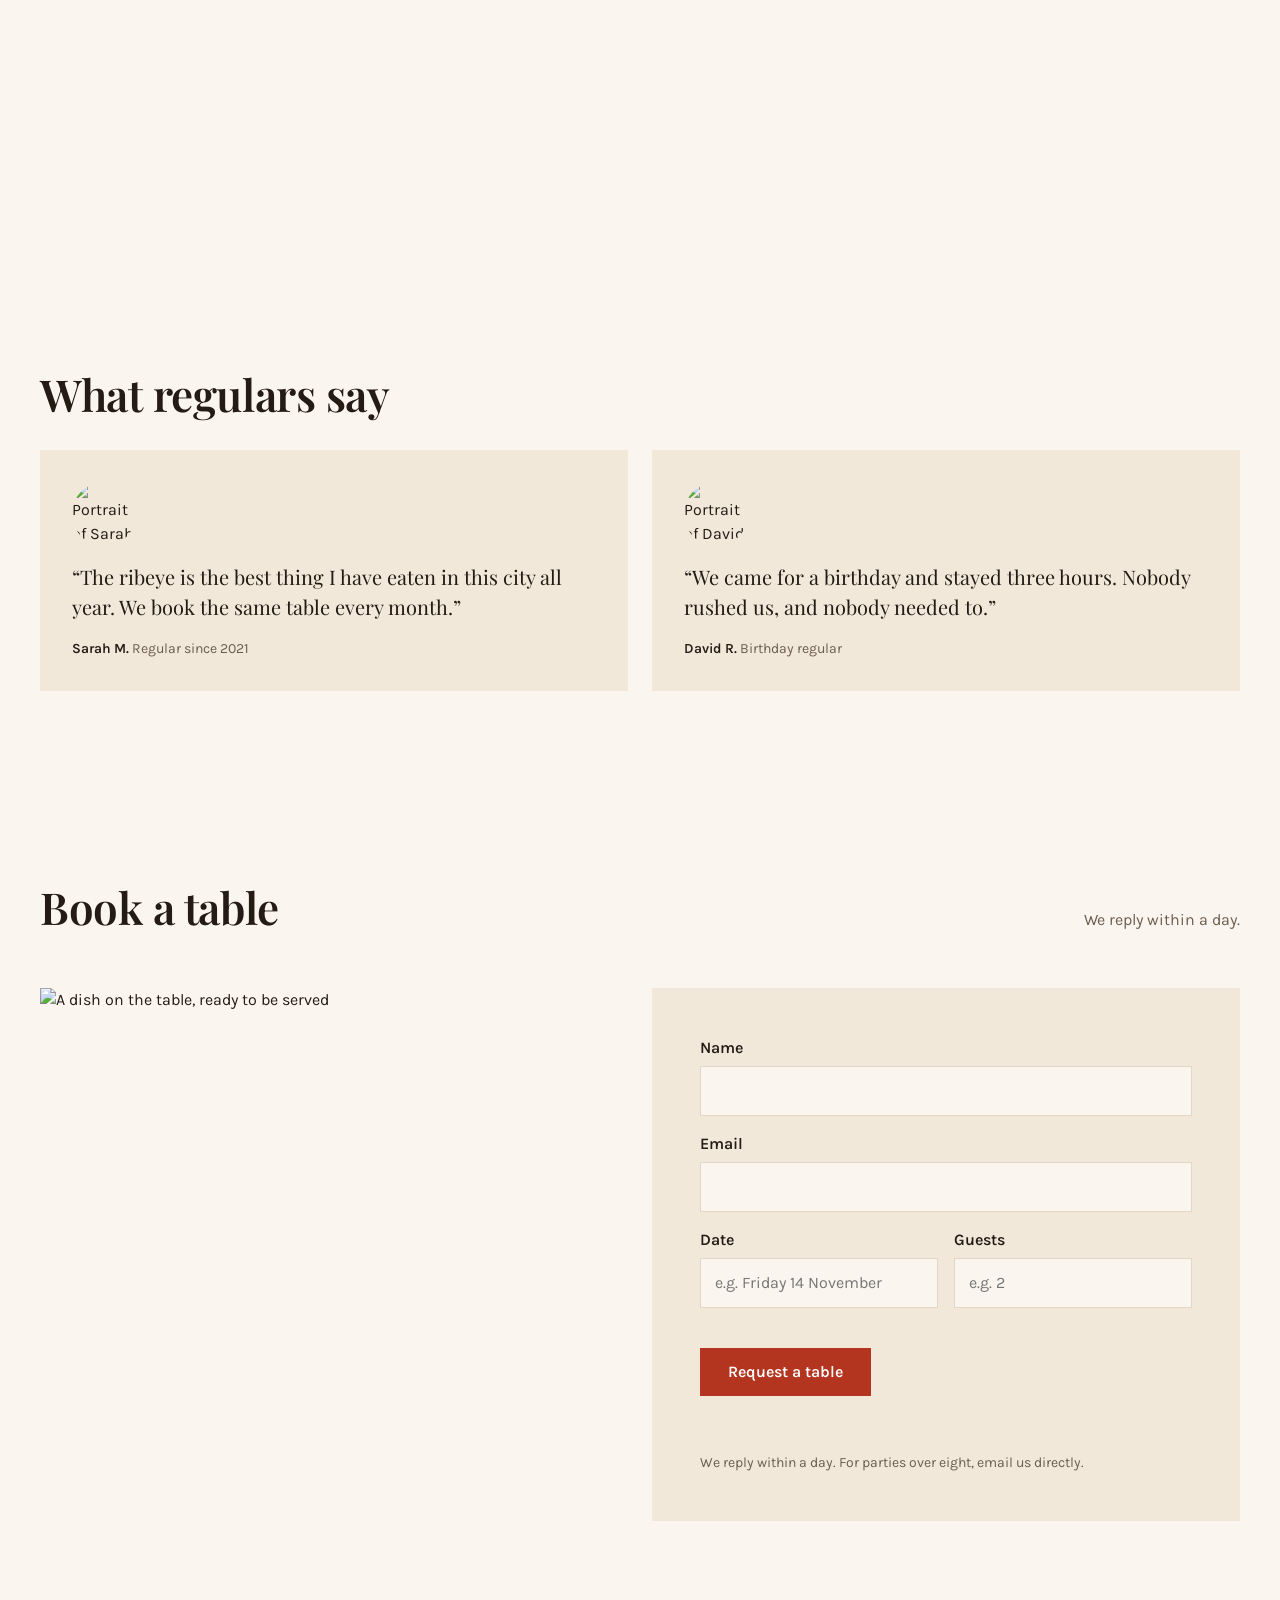
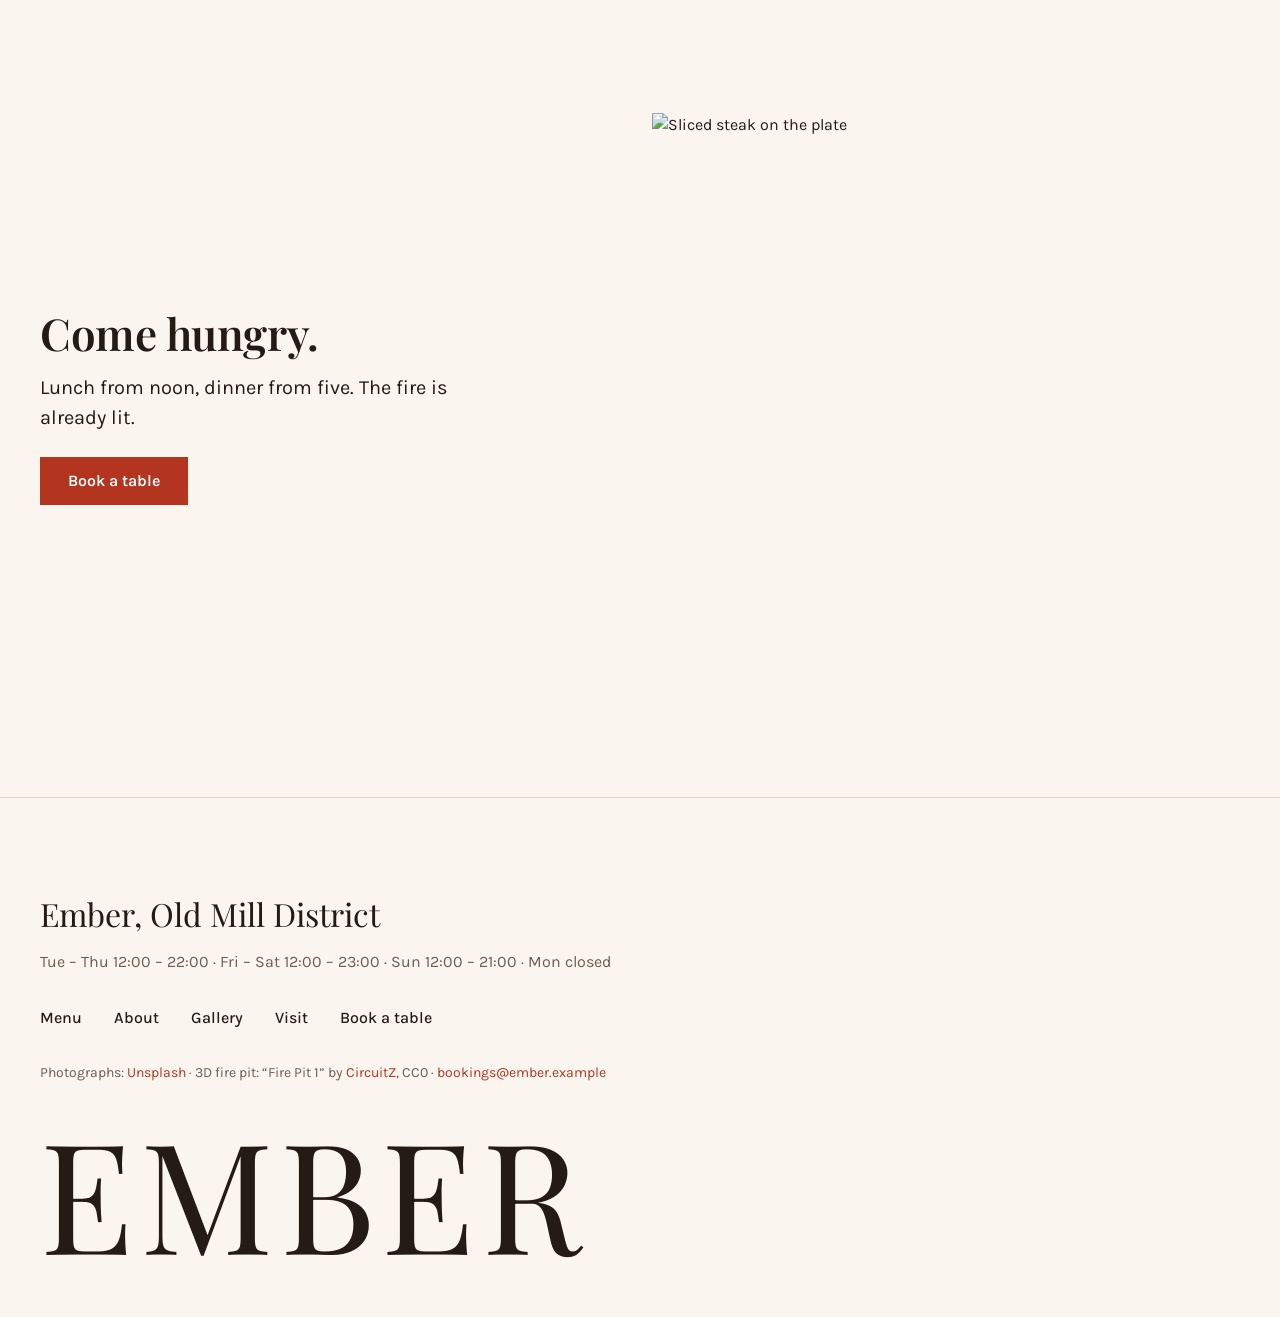
==== commit 38c5b844: "Rebuild Ember demo with real 3D fire-pit model" ====
--- a/ember/index.html
+++ b/ember/index.html
@@ -18,6 +18,14 @@
 <link rel="preconnect" href="https://fonts.gstatic.com" crossorigin>
 <link href="https://fonts.googleapis.com/css2?family=Karla:wght@400;500;600;700&family=Playfair+Display:wght@400;500;600;700&display=swap" rel="stylesheet">
 <link rel="stylesheet" href="styles.css">
+<script type="importmap">
+{
+  "imports": {
+    "three": "https://cdn.jsdelivr.net/npm/three@0.169.0/build/three.module.js",
+    "three/addons/": "https://cdn.jsdelivr.net/npm/three@0.169.0/examples/jsm/"
+  }
+}
+</script>
 </head>
 <body>
 <a class="skip-link" href="#main">Skip to content</a>
@@ -42,22 +50,56 @@
 </header>
 
 <main id="main">
-  <!-- Plan: place page. Deal: nav-split, footer-visit, rhythm space, buttons solid, mark dots,
-       offer pair, place story, type moment address. Palette: flour-white ground #FAF6EF,
-       ink #241B14, ember accent #B3341F — the terracotta of a bread oven's tiles, fitting a grill. -->
+  <!-- REDESIGN (a1.gallery 3D-landing standard): the 3D fire pit is the HERO,
+       but it lives in its OWN zone — a stage band below the headline, backed
+       by a REAL campfire photograph. Text zone and 3D zone are separate
+       stacked blocks in normal flow, so no 3D object can ever cover a
+       headline, subtitle or button. The hero object is a real .glb model
+       ("Fire Pit 1" by CircuitZ, CC0, via Poly Pizza), loaded with
+       GLTFLoader — no code-drawn geometry. Backgrounds are real photos.
+       Palette: flour-white #FAF6EF, ink #241B14, ember accent #B3341F. -->
 
   <!-- HERO -->
-  <section class="hero hero--photo" data-enter aria-labelledby="hero-title">
+  <section class="hero" data-enter aria-labelledby="hero-title">
+    <!-- Zone 1 — words only. No canvas, no overlay, solid flour ground. -->
+    <div class="wrap hero-text">
+      <p class="hero-eyebrow">Old Mill District &middot; Est. 2019</p>
+      <h1 id="hero-title">Wood-fired grill, Old Mill District</h1>
+      <p class="hero-sub">Steak, smoke and seasonal plates. Open Tuesday to Sunday, from noon.</p>
+      <p class="hero-ctas">
+        <a class="btn btn--primary" href="#book">Book a table</a>
+        <a class="btn btn--ghost" href="#menu">See the menu</a>
+      </p>
+      <p class="hero-meta">Forty seats &middot; A counter for walk-ins &middot; Wines from small growers</p>
+    </div>
+
+    <!-- Zone 2 — the real 3D fire pit, in its own stage. The canvas is a
+         child of this stage only (absolute inset 0, overflow hidden): it
+         can never leave this band, so it can never reach the text above
+         or below. Behind the canvas is a real campfire photograph — the
+         stage background is photography, never code-drawn art. If WebGL
+         or the model fails, the photograph alone still shows a real fire. -->
+    <div class="flame-stage" id="flame-stage" role="img"
+         aria-label="A three-dimensional stone fire pit with crossed logs, over a real campfire photograph">
+      <img class="stage-photo" src="https://images.unsplash.com/photo-1475738972911-5b44ce984c42?w=2400&q=80&auto=format&fit=crop" alt="" aria-hidden="true" width="2400" height="1600">
+      <canvas id="webgl" aria-hidden="true"></canvas>
+      <p class="flame-fallback">The fire pit is lit every morning.</p>
+    </div>
+
+    <!-- Zone 3 — stage controls, in normal flow BELOW the stage. -->
+    <div class="wrap stage-bar">
+      <p class="stage-hint">Drag the fire pit to turn it &mdash; scroll and it turns with you.</p>
+      <div class="stage-views" role="group" aria-label="Fire pit views">
+        <button class="view-btn is-active" type="button" data-view="front" aria-pressed="true">Front</button>
+        <button class="view-btn" type="button" data-view="side" aria-pressed="false">Side</button>
+        <button class="view-btn" type="button" data-view="coals" aria-pressed="false">Coals</button>
+      </div>
+    </div>
+
+    <!-- Zone 4 — the grill photo, its own full-width band. -->
     <figure class="hero-photo">
       <img src="https://images.unsplash.com/photo-1555939594-58d7cb561ad1?w=2400&q=80&auto=format&fit=crop" alt="Skewers grilling over open fire at Ember" width="2400" height="1600" fetchpriority="high">
     </figure>
-    <div class="wrap hero-words">
-      <h1 id="hero-title">Wood-fired grill, Old Mill District</h1>
-      <div class="hero-side">
-        <p class="hero-sub">Steak, smoke and seasonal plates. Open Tuesday to Sunday, from noon.</p>
-        <a class="btn btn--primary" href="#book">Book a table</a>
-      </div>
-    </div>
   </section>
 
   <!-- VISIT -->
@@ -247,7 +289,7 @@
       <a href="#visit">Visit</a>
       <a href="#book">Book a table</a>
     </nav>
-    <p class="footer-legal">Photographs: <a href="https://unsplash.com">Unsplash</a> · <a href="mailto:bookings@ember.example">bookings@ember.example</a></p>
+    <p class="footer-legal">Photographs: <a href="https://unsplash.com">Unsplash</a> · 3D fire pit: &ldquo;Fire Pit 1&rdquo; by <a href="https://poly.pizza/m/DsQslCOoz0">CircuitZ</a>, CC0 · <a href="mailto:bookings@ember.example">bookings@ember.example</a></p>
     <p class="footer-name" aria-hidden="true">EMBER</p>
   </div>
 </footer>
@@ -257,5 +299,6 @@
 </nav>
 
 <script src="script.js"></script>
+<script type="module" src="ember-3d.js"></script>
 </body>
 </html>
--- a/ember/styles.css
+++ b/ember/styles.css
@@ -1,6 +1,9 @@
-/* Ember — wood-fired grill & bistro. Place page.
-   Palette (dealt for the trade): flour-white ground, warm ink, ember accent —
-   the terracotta of a bread oven's tiles. Flat colour only, square corners. */
+/* Ember — wood-fired grill & bistro. Full redesign, a1.gallery 3D-landing standard.
+   Palette: flour-white ground #FAF6EF, ink #241B14, ember accent #B3341F.
+   Flat colour + real photography only. No gradients, no code-drawn art as
+   background imagery: the hero stage background is a real campfire photo
+   (<img class="stage-photo">), every section carries real photos.
+   Square corners throughout. */
 
 :root {
   --g-main: #faf6ef;
@@ -11,7 +14,6 @@
   --accent: #b3341f;
   --accent-hover: #9c2d1b;
   --accent-ink: #ffffff;
-  --gold: #a16207;
   --font-display: "Playfair Display", Georgia, "Times New Roman", serif;
   --font-text: "Karla", -apple-system, "Segoe UI", Helvetica, Arial, sans-serif;
   --wrap: 1200px;
@@ -31,6 +33,11 @@
 html {
   scroll-behavior: smooth;
   -webkit-text-size-adjust: 100%;
+  /* Reserve room for the fixed header when jumping to anchors. */
+  scroll-padding-top: 88px;
+  /* Reserve room for the phone action bar so anchored content is never
+     hidden behind it. */
+  scroll-padding-bottom: 96px;
 }
 
 body {
@@ -125,13 +132,10 @@
   font-weight: 500;
   font-size: 16px;
   padding: 8px 0;
-  background-image: linear-gradient(currentColor, currentColor);
-  background-size: 0% 2px;
-  background-repeat: no-repeat;
-  background-position: left calc(100% - 2px);
-  transition: background-size 0.25s ease;
-}
-.site-nav a:not(.btn):hover { text-decoration: none; background-size: 100% 2px; }
+  border-bottom: 2px solid transparent;
+  transition: border-color 0.25s ease;
+}
+.site-nav a:not(.btn):hover { text-decoration: none; border-bottom-color: var(--ink); }
 .menu-toggle {
   display: none;
   background: none;
@@ -165,6 +169,12 @@
 .btn--primary { background: var(--accent); color: var(--accent-ink); }
 .btn--primary:hover { background: var(--accent-hover); text-decoration: none; transform: translateY(-1px); }
 .btn--primary:active { transform: translateY(1px); }
+.btn--ghost {
+  background: transparent;
+  color: var(--ink);
+  border: 2px solid var(--ink);
+}
+.btn--ghost:hover { background: var(--ink); color: var(--g-main); text-decoration: none; }
 .btn-row { margin-top: var(--s-3); }
 
 /* ---------- Text links ---------- */
@@ -177,37 +187,143 @@
 .text-link:hover span, .head-link:hover span { transform: translateX(3px); }
 .text-link:hover, .head-link:hover { text-decoration: none; color: var(--accent); }
 
-/* ---------- Hero (place hero: photo bare, words on the ground below) ---------- */
+/* ---------- Hero ----------
+   Four separate stacked zones in normal flow. Zone 1 (words) and Zone 2
+   (the 3D stage) never share a box, so the 3D object cannot cover text —
+   this is structural, not a z-index trick. */
 .hero { padding-top: 72px; }
+
+/* Zone 1 — words only. Solid flour ground, no canvas anywhere near it. */
+.hero-text {
+  text-align: center;
+  padding-top: clamp(48px, 7vw, 96px);
+  padding-bottom: clamp(40px, 5vw, 64px);
+}
+.hero-eyebrow {
+  font-size: 13px;
+  font-weight: 700;
+  letter-spacing: 0.14em;
+  text-transform: uppercase;
+  color: var(--accent);
+  margin-bottom: var(--s-3);
+}
+.hero-text h1 {
+  font-size: clamp(44px, 7.2vw, 104px);
+  line-height: 1.02;
+  letter-spacing: -0.02em;
+  max-width: 960px;
+  margin-inline: auto;
+}
+.hero-sub {
+  font-size: clamp(18px, 2vw, 22px);
+  line-height: 1.45;
+  max-width: 560px;
+  margin: var(--s-3) auto 0;
+  color: var(--muted);
+}
+.hero-ctas {
+  display: flex;
+  flex-wrap: wrap;
+  justify-content: center;
+  gap: 16px;
+  margin-top: var(--s-4);
+}
+.hero-meta {
+  margin-top: var(--s-3);
+  font-size: 14px;
+  font-weight: 600;
+  letter-spacing: 0.06em;
+  text-transform: uppercase;
+  color: var(--muted);
+}
+
+/* Zone 2 — the 3D stage. The canvas lives ONLY inside this box
+   (absolute inset 0, overflow hidden). Its background is a REAL campfire
+   photograph, not a drawn backdrop: the <img> fills the stage and the
+   transparent WebGL canvas sits on top of it. */
+.flame-stage {
+  position: relative;
+  overflow: hidden;
+  height: clamp(420px, 58vh, 620px);
+  background: var(--ink);
+}
+.stage-photo {
+  position: absolute;
+  inset: 0;
+  width: 100%;
+  height: 100%;
+  object-fit: cover;
+  object-position: center 42%;
+}
+#webgl {
+  position: absolute;
+  inset: 0;
+  width: 100%;
+  height: 100%;
+  display: block;
+  touch-action: pan-y;
+}
+/* No-WebGL fallback caption: hidden unless the page reports no WebGL.
+   The campfire photograph behind it stays visible, so the stage is never
+   an empty box. Solid ink chip, no drawn art. */
+.flame-fallback {
+  display: none;
+  position: absolute;
+  left: 50%;
+  bottom: 16px;
+  transform: translateX(-50%);
+  margin: 0;
+  background: var(--ink);
+  color: var(--g-main);
+  font-weight: 600;
+  font-size: 15px;
+  padding: 10px 18px;
+  white-space: nowrap;
+}
+body.no-webgl .flame-fallback { display: block; }
+body.no-webgl #webgl { display: none; }
+
+/* Zone 3 — stage controls, in normal flow BELOW the stage. */
+.stage-bar {
+  display: flex;
+  flex-wrap: wrap;
+  align-items: center;
+  justify-content: space-between;
+  gap: 16px;
+  padding-top: var(--s-3);
+  padding-bottom: var(--s-5);
+}
+.stage-hint { font-size: 15px; color: var(--muted); }
+.stage-views { display: flex; gap: 8px; }
+.view-btn {
+  min-height: 44px;
+  padding: 10px 18px;
+  font: 600 15px/1.25 var(--font-text);
+  color: var(--ink);
+  background: transparent;
+  border: 1px solid var(--g-line);
+  border-radius: var(--radius);
+  cursor: pointer;
+}
+.view-btn:hover { border-color: var(--ink); }
+.view-btn.is-active { background: var(--ink); color: var(--g-main); border-color: var(--ink); }
+
+/* Zone 4 — the grill photo, its own full-width band. */
 .hero-photo { margin: 0; }
 .hero-photo img {
   width: 100%;
-  height: 480px;
+  height: clamp(320px, 52vw, 560px);
   object-fit: cover;
   object-position: center;
 }
-.hero-words {
-  display: grid;
-  grid-template-columns: 6fr 6fr;
-  gap: var(--s-3);
-  padding-top: 40px;
-  padding-bottom: 56px;
-  align-items: start;
-}
-.hero-words h1 {
-  font-size: 48px;
-  line-height: 53px;
-  letter-spacing: -0.01em;
-  max-width: 560px;
-}
-.hero-sub { font-size: 20px; line-height: 30px; max-width: 480px; }
-.hero-side .btn { margin-top: 24px; }
-
-[data-enter] .hero-photo,
-[data-enter] .hero-words {
+
+[data-enter] .hero-text,
+[data-enter] .flame-stage,
+[data-enter] .hero-photo {
   animation: hero-enter 0.9s ease both;
 }
-[data-enter] .hero-words { animation-delay: 0.12s; }
+[data-enter] .flame-stage { animation-delay: 0.12s; }
+[data-enter] .hero-photo { animation-delay: 0.2s; }
 @keyframes hero-enter {
   from { opacity: 0; transform: translateY(14px); }
   to { opacity: 1; transform: translateY(0); }
@@ -215,6 +331,7 @@
 
 /* ---------- Sections ---------- */
 main > section { padding: var(--s-7) 0; }
+main > section.hero { padding: 72px 0 0; }
 .head-row {
   display: flex;
   align-items: baseline;
@@ -421,7 +538,13 @@
   user-select: none;
 }
 
-/* ---------- Phone action bar ---------- */
+/* ---------- Phone action bar ----------
+   Fix for the old defect (bar covering a line of text while scrolling):
+   1. The bar is hidden WHILE the user is scrolling (.is-scrolling) and
+      only appears 500 ms after scrolling stops.
+   2. It never shows while the booking section or the footer is visible.
+   3. On phones the footer carries extra bottom padding, so the last line
+      of footer text always clears the bar. */
 .actionbar {
   position: fixed;
   left: 0;
@@ -435,13 +558,12 @@
   transition: transform 0.3s ease;
 }
 .actionbar.visible { transform: translateY(0); }
+.actionbar.is-scrolling { transform: translateY(110%); }
 .actionbar .btn { width: 100%; }
 
 /* ---------- Responsive ---------- */
 @media (max-width: 1023px) {
   .hero-photo img { height: 56vw; max-height: 480px; }
-  .hero-words { grid-template-columns: 1fr; padding-top: 32px; }
-  .hero-words h1 { font-size: 40px; line-height: 44px; }
   .visit-split, .menu-grid, .about-split, .booking-split, .close-inner { grid-template-columns: 1fr; }
   .visit-photo img, .about-photo img, .booking-photo img { aspect-ratio: 16 / 9; }
   .menu-photos { grid-template-columns: 1fr 1fr; }
@@ -451,6 +573,7 @@
 @media (max-width: 767px) {
   :root { --gut: 24px; }
   main > section { padding: 64px 0; }
+  main > section.hero { padding-top: 72px; }
   .site-nav {
     display: none;
     position: absolute;
@@ -468,11 +591,14 @@
   .site-nav a:not(.btn) { padding: 14px 0; border-bottom: 1px solid var(--g-line); }
   .site-nav .nav-cta { margin-top: 16px; width: 100%; }
   .menu-toggle { display: block; }
+  .hero-text { padding-top: 48px; padding-bottom: 40px; }
+  .hero-text h1 { font-size: 44px; line-height: 1.05; }
+  .hero-sub { font-size: 18px; line-height: 28px; }
+  .hero-ctas .btn { width: 100%; }
+  .flame-stage { height: 400px; }
+  .stage-bar { flex-direction: column; align-items: stretch; }
+  .stage-views { justify-content: center; }
   .hero-photo img { height: auto; min-height: 292px; aspect-ratio: 4 / 3; }
-  .hero-words { padding-top: 24px; padding-bottom: 40px; }
-  .hero-words h1 { font-size: 32px; line-height: 37px; }
-  .hero-sub { font-size: 18px; line-height: 28px; }
-  .hero-side .btn { width: 100%; }
   .type-moment { font-size: 48px; margin-bottom: 32px; }
   .visit-panel, .booking-form { padding: 24px; }
   .visit-cols { grid-template-columns: 1fr; }
@@ -485,11 +611,13 @@
   .head-row .btn { width: auto; }
   .close-text { order: 1; }
   .close-photo { order: 2; }
+  /* Last line of the page always clears the action bar. */
+  .site-footer { padding-bottom: 120px; }
 }
 
 /* ---------- Reduced motion ---------- */
 @media (prefers-reduced-motion: reduce) {
   html { scroll-behavior: auto; }
   *, *::before, *::after { animation: none !important; transition: none !important; }
-  [data-enter] .hero-photo, [data-enter] .hero-words { opacity: 1; }
-}
+  [data-enter] .hero-text, [data-enter] .flame-stage, [data-enter] .hero-photo { opacity: 1; }
+}
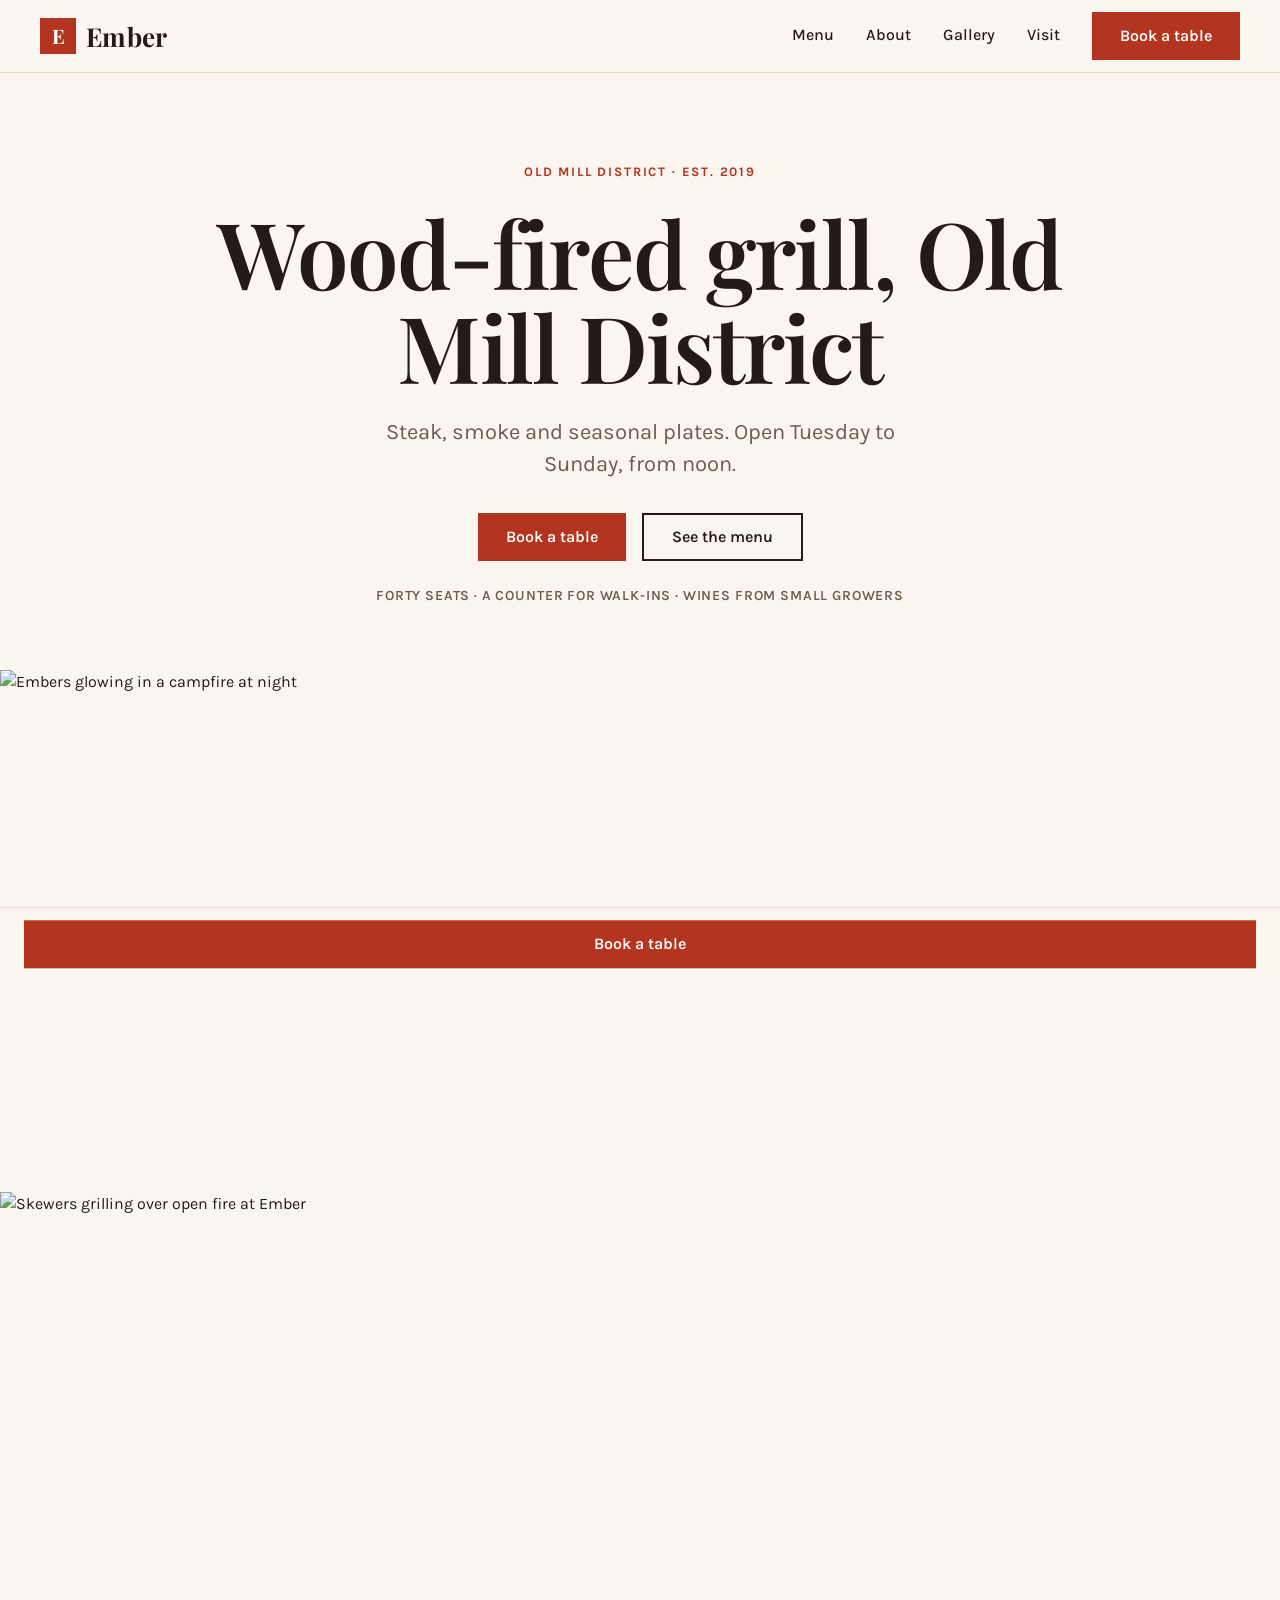
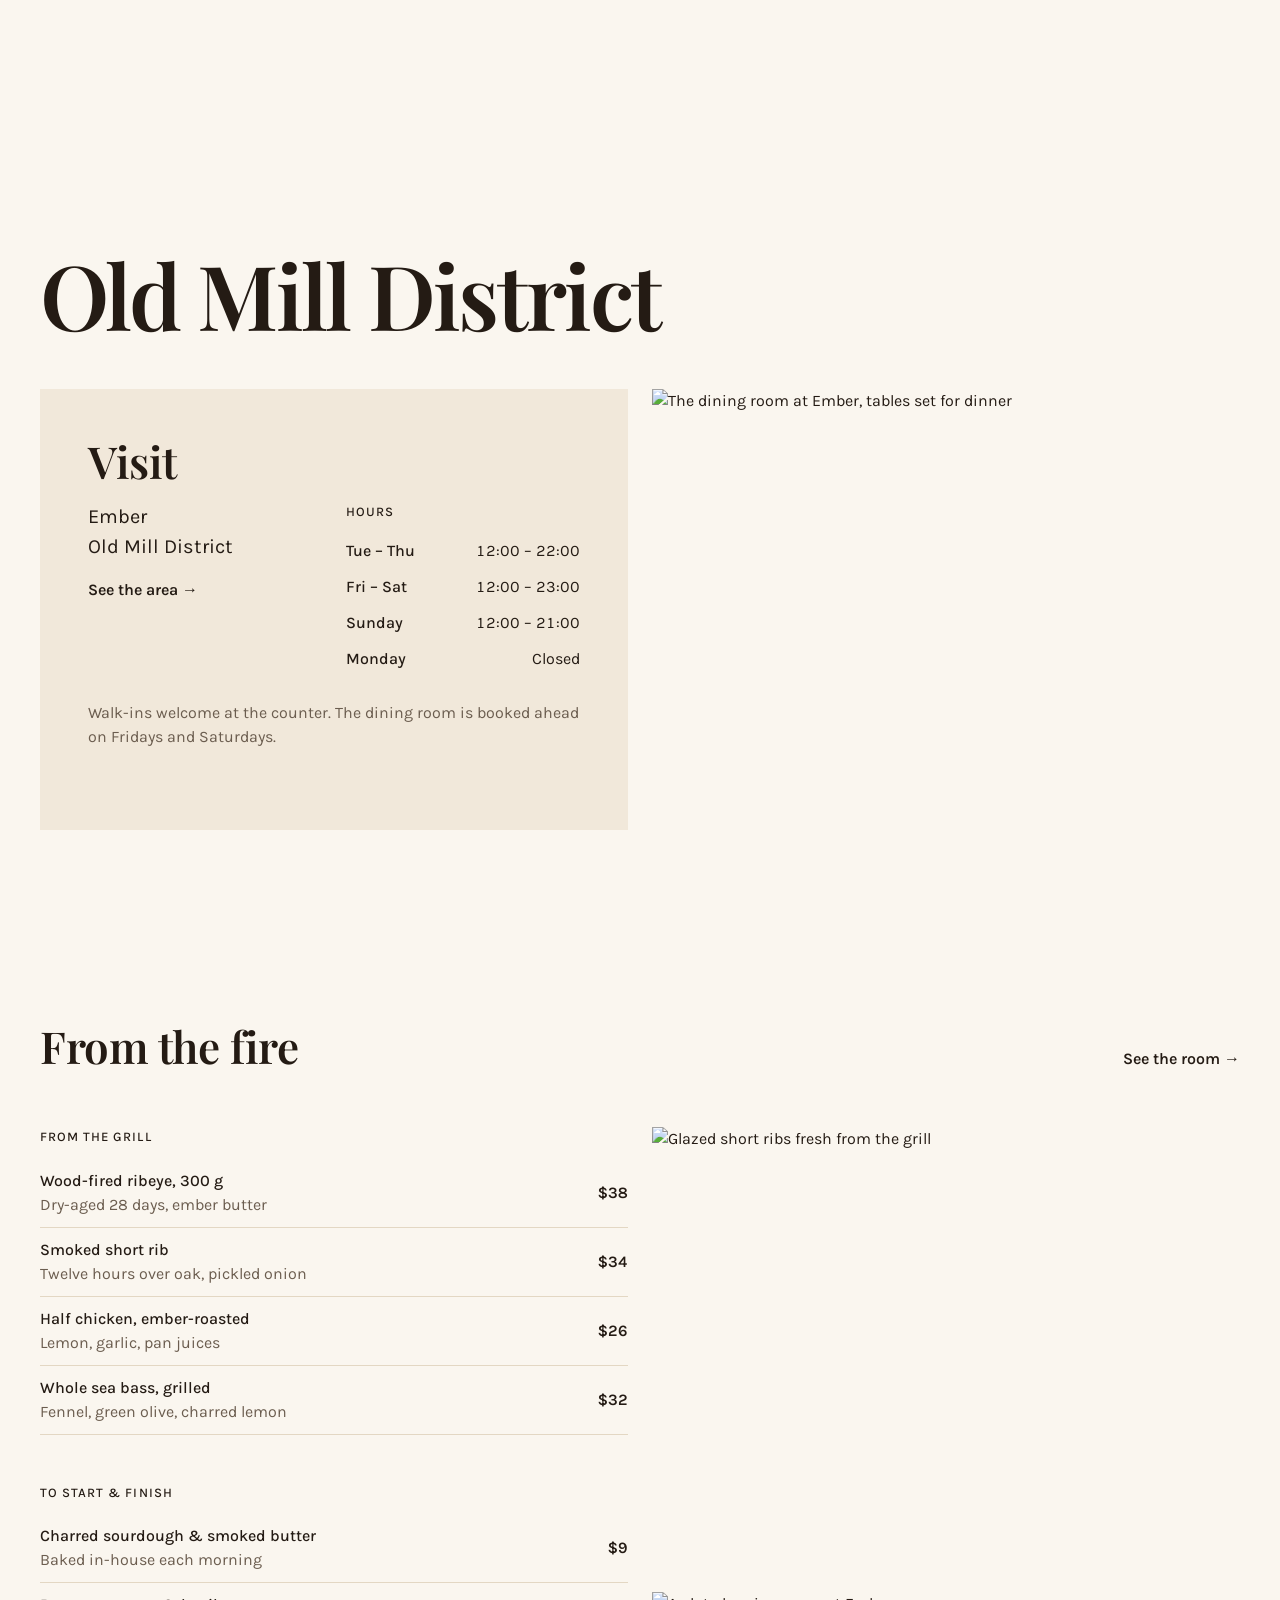
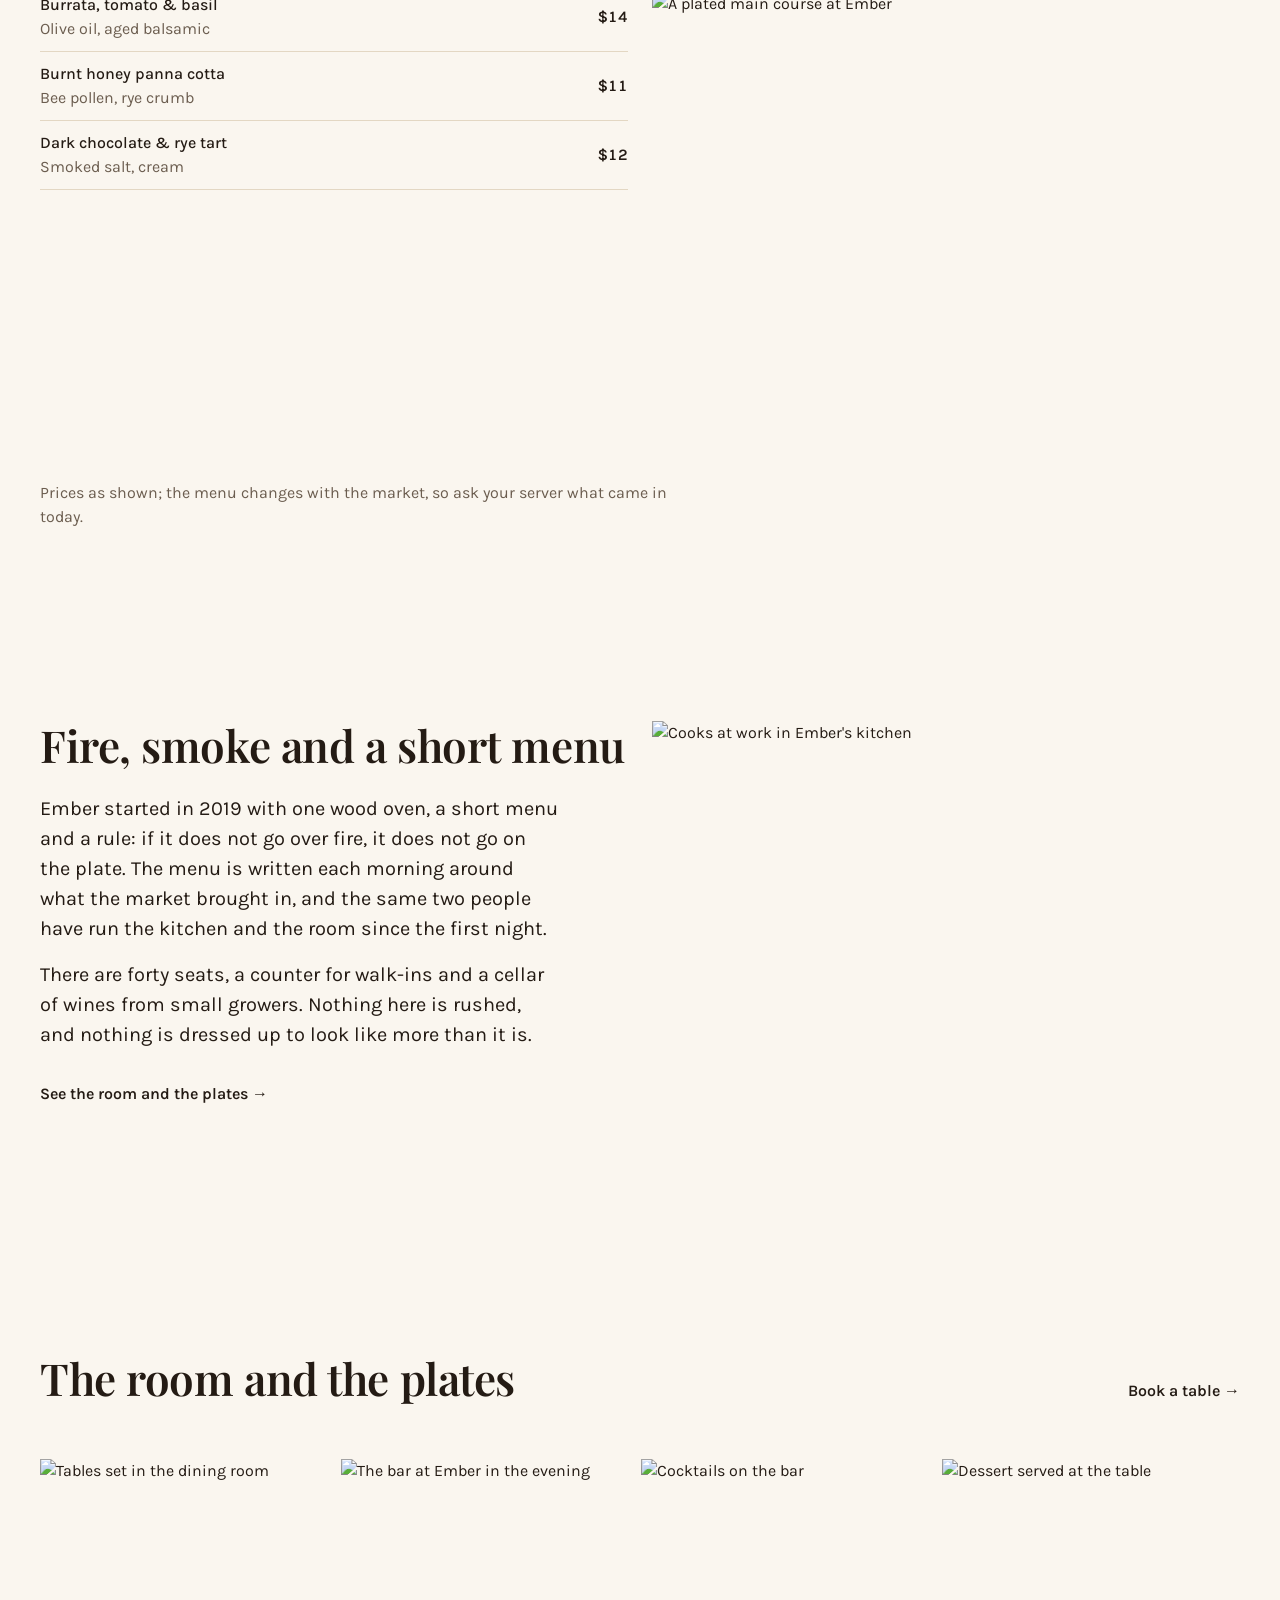
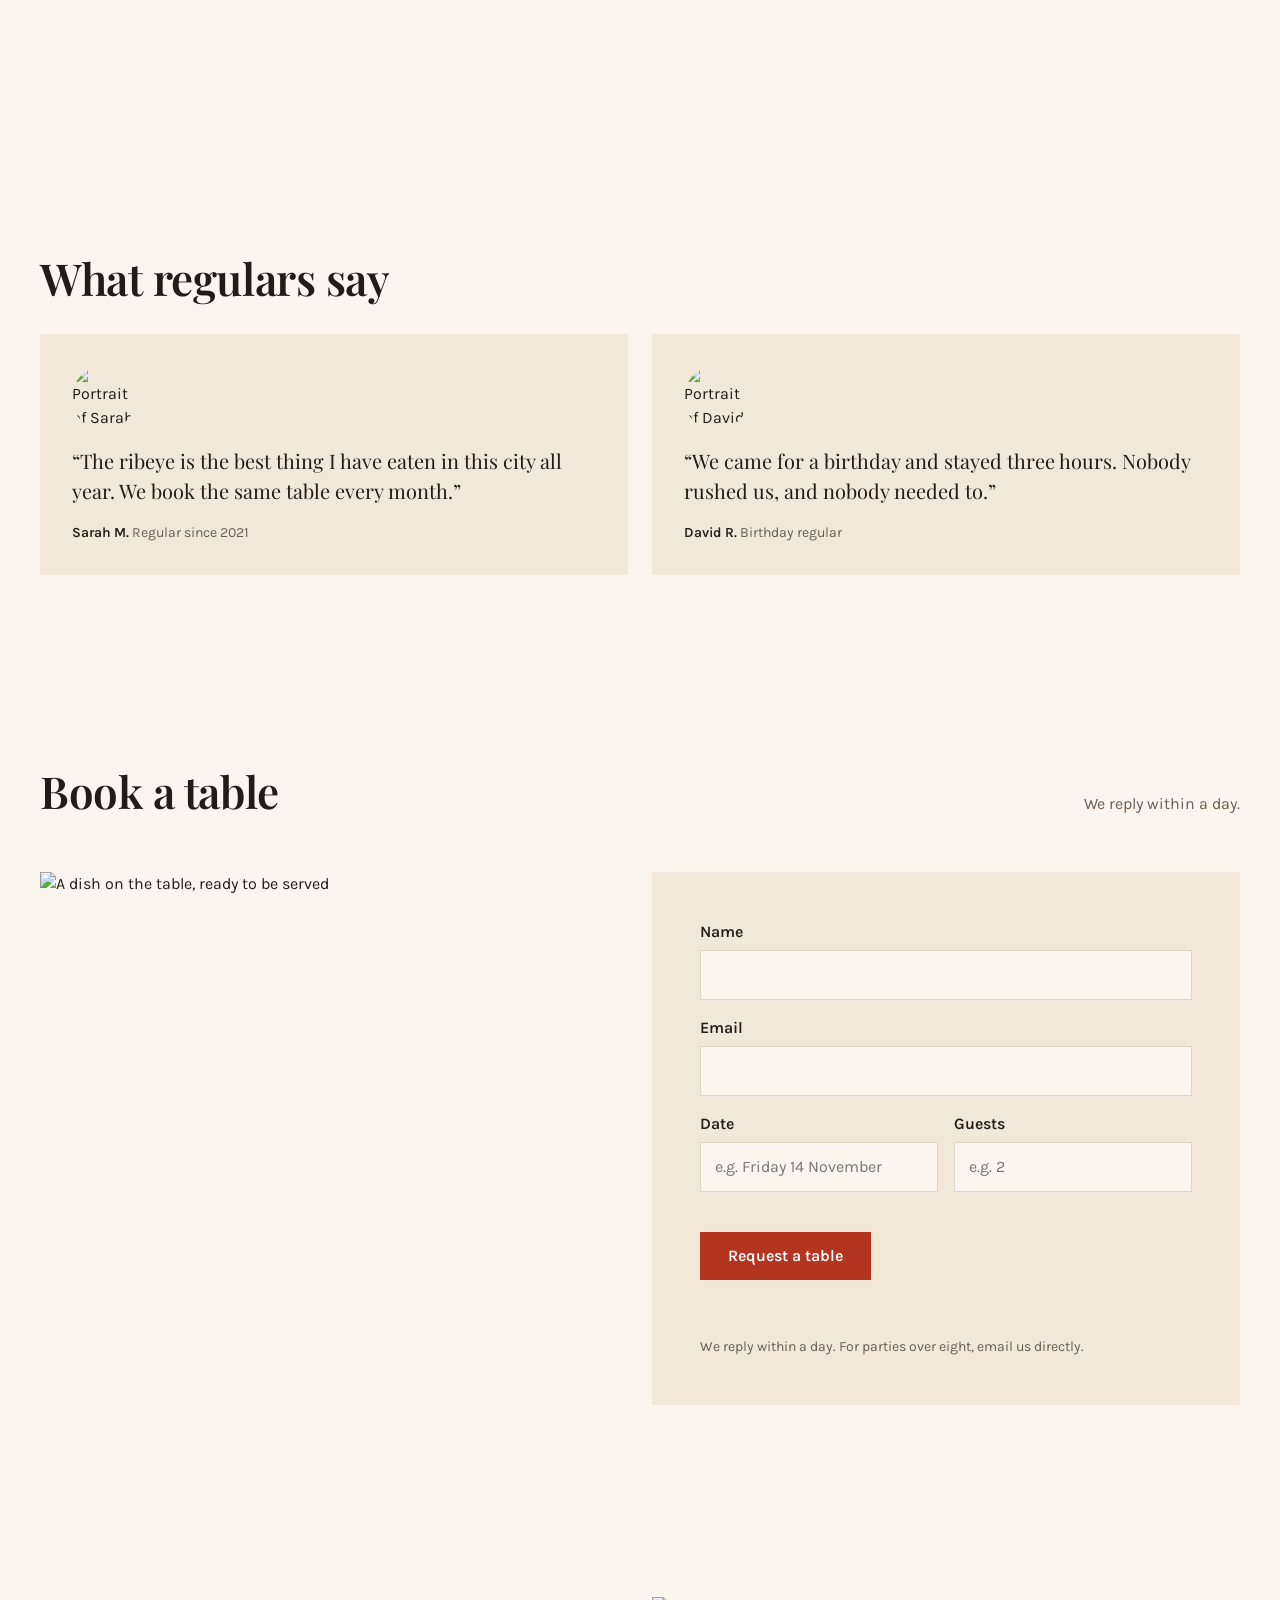
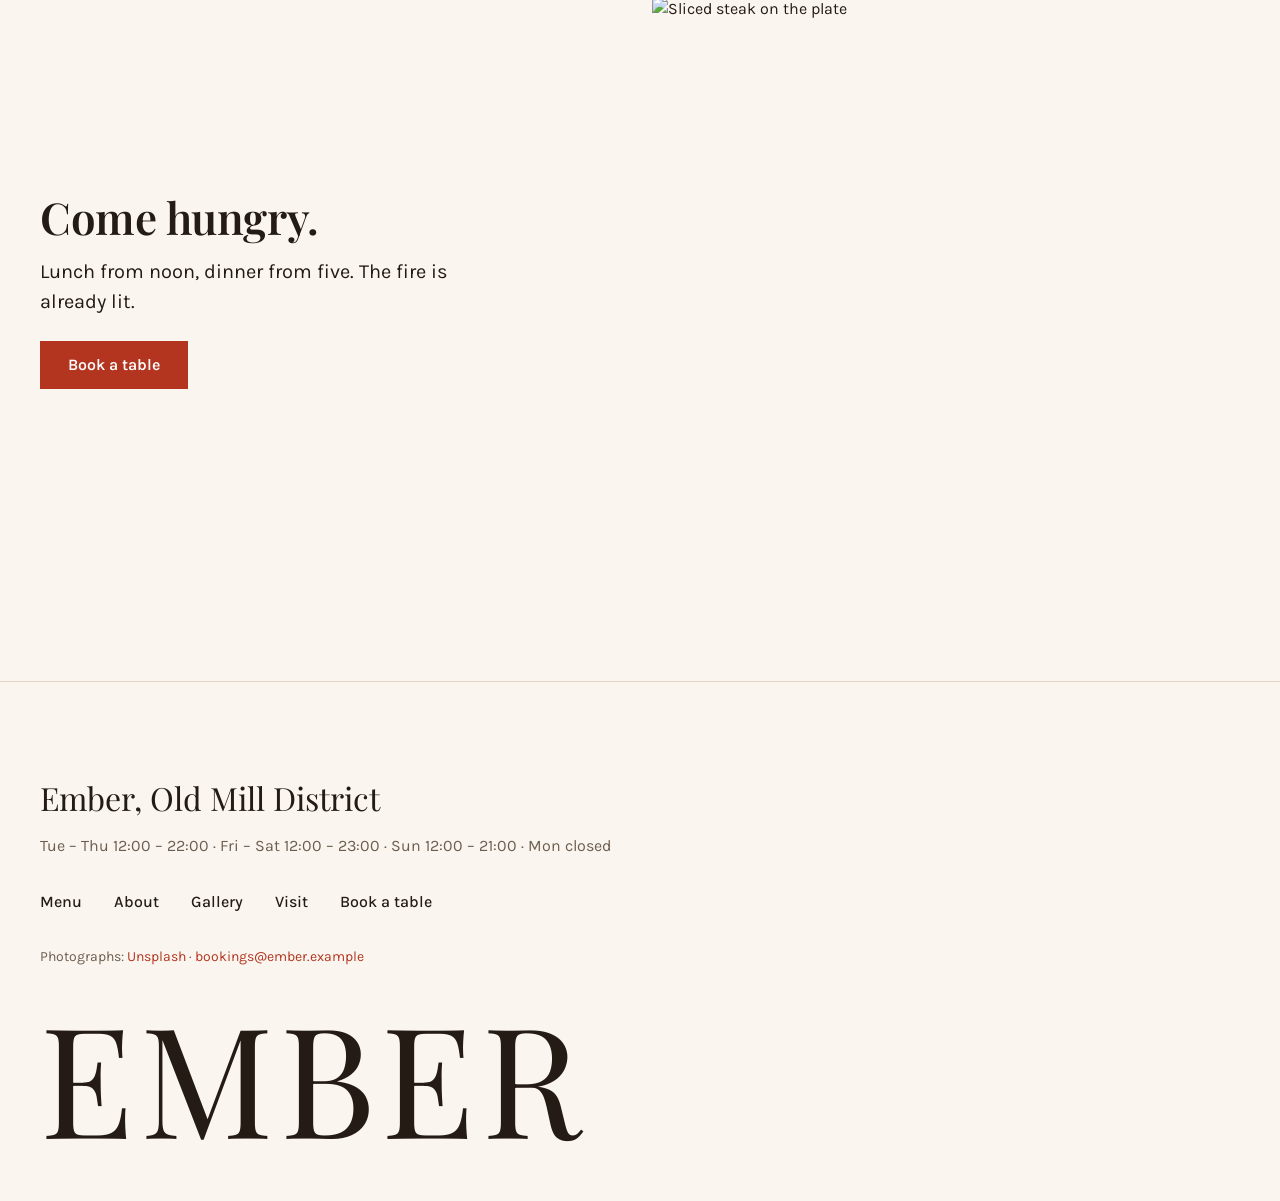
==== commit dee7f484: "Replace Ember demo with normal (non-3D) version" ====
--- a/ember/index.html
+++ b/ember/index.html
@@ -18,14 +18,6 @@
 <link rel="preconnect" href="https://fonts.gstatic.com" crossorigin>
 <link href="https://fonts.googleapis.com/css2?family=Karla:wght@400;500;600;700&family=Playfair+Display:wght@400;500;600;700&display=swap" rel="stylesheet">
 <link rel="stylesheet" href="styles.css">
-<script type="importmap">
-{
-  "imports": {
-    "three": "https://cdn.jsdelivr.net/npm/three@0.169.0/build/three.module.js",
-    "three/addons/": "https://cdn.jsdelivr.net/npm/three@0.169.0/examples/jsm/"
-  }
-}
-</script>
 </head>
 <body>
 <a class="skip-link" href="#main">Skip to content</a>
@@ -50,13 +42,9 @@
 </header>
 
 <main id="main">
-  <!-- REDESIGN (a1.gallery 3D-landing standard): the 3D fire pit is the HERO,
-       but it lives in its OWN zone — a stage band below the headline, backed
-       by a REAL campfire photograph. Text zone and 3D zone are separate
-       stacked blocks in normal flow, so no 3D object can ever cover a
-       headline, subtitle or button. The hero object is a real .glb model
-       ("Fire Pit 1" by CircuitZ, CC0, via Poly Pizza), loaded with
-       GLTFLoader — no code-drawn geometry. Backgrounds are real photos.
+  <!-- HERO: words first, then two real-photo bands in normal flow — a
+       night-campfire photograph and a grill photograph. No 3D, no canvas:
+       backgrounds are real photography only.
        Palette: flour-white #FAF6EF, ink #241B14, ember accent #B3341F. -->
 
   <!-- HERO -->
@@ -73,30 +61,12 @@
       <p class="hero-meta">Forty seats &middot; A counter for walk-ins &middot; Wines from small growers</p>
     </div>
 
-    <!-- Zone 2 — the real 3D fire pit, in its own stage. The canvas is a
-         child of this stage only (absolute inset 0, overflow hidden): it
-         can never leave this band, so it can never reach the text above
-         or below. Behind the canvas is a real campfire photograph — the
-         stage background is photography, never code-drawn art. If WebGL
-         or the model fails, the photograph alone still shows a real fire. -->
-    <div class="flame-stage" id="flame-stage" role="img"
-         aria-label="A three-dimensional stone fire pit with crossed logs, over a real campfire photograph">
-      <img class="stage-photo" src="https://images.unsplash.com/photo-1475738972911-5b44ce984c42?w=2400&q=80&auto=format&fit=crop" alt="" aria-hidden="true" width="2400" height="1600">
-      <canvas id="webgl" aria-hidden="true"></canvas>
-      <p class="flame-fallback">The fire pit is lit every morning.</p>
-    </div>
-
-    <!-- Zone 3 — stage controls, in normal flow BELOW the stage. -->
-    <div class="wrap stage-bar">
-      <p class="stage-hint">Drag the fire pit to turn it &mdash; scroll and it turns with you.</p>
-      <div class="stage-views" role="group" aria-label="Fire pit views">
-        <button class="view-btn is-active" type="button" data-view="front" aria-pressed="true">Front</button>
-        <button class="view-btn" type="button" data-view="side" aria-pressed="false">Side</button>
-        <button class="view-btn" type="button" data-view="coals" aria-pressed="false">Coals</button>
-      </div>
-    </div>
-
-    <!-- Zone 4 — the grill photo, its own full-width band. -->
+    <!-- Zone 2 — a real night-campfire photograph, its own full-width band. -->
+    <figure class="hero-fire">
+      <img src="https://images.unsplash.com/photo-1475738972911-5b44ce984c42?w=2400&q=80&auto=format&fit=crop" alt="Embers glowing in a campfire at night" width="2400" height="1600" loading="lazy">
+    </figure>
+
+    <!-- Zone 3 — the grill photo, its own full-width band. -->
     <figure class="hero-photo">
       <img src="https://images.unsplash.com/photo-1555939594-58d7cb561ad1?w=2400&q=80&auto=format&fit=crop" alt="Skewers grilling over open fire at Ember" width="2400" height="1600" fetchpriority="high">
     </figure>
@@ -289,7 +259,7 @@
       <a href="#visit">Visit</a>
       <a href="#book">Book a table</a>
     </nav>
-    <p class="footer-legal">Photographs: <a href="https://unsplash.com">Unsplash</a> · 3D fire pit: &ldquo;Fire Pit 1&rdquo; by <a href="https://poly.pizza/m/DsQslCOoz0">CircuitZ</a>, CC0 · <a href="mailto:bookings@ember.example">bookings@ember.example</a></p>
+    <p class="footer-legal">Photographs: <a href="https://unsplash.com">Unsplash</a> · <a href="mailto:bookings@ember.example">bookings@ember.example</a></p>
     <p class="footer-name" aria-hidden="true">EMBER</p>
   </div>
 </footer>
@@ -299,6 +269,5 @@
 </nav>
 
 <script src="script.js"></script>
-<script type="module" src="ember-3d.js"></script>
 </body>
 </html>
--- a/ember/styles.css
+++ b/ember/styles.css
@@ -1,8 +1,8 @@
-/* Ember — wood-fired grill & bistro. Full redesign, a1.gallery 3D-landing standard.
+/* Ember — wood-fired grill & bistro.
    Palette: flour-white ground #FAF6EF, ink #241B14, ember accent #B3341F.
    Flat colour + real photography only. No gradients, no code-drawn art as
-   background imagery: the hero stage background is a real campfire photo
-   (<img class="stage-photo">), every section carries real photos.
+   background imagery: the hero bands are real photographs, and every
+   section carries real photos.
    Square corners throughout. */
 
 :root {
@@ -188,9 +188,8 @@
 .text-link:hover, .head-link:hover { text-decoration: none; color: var(--accent); }
 
 /* ---------- Hero ----------
-   Four separate stacked zones in normal flow. Zone 1 (words) and Zone 2
-   (the 3D stage) never share a box, so the 3D object cannot cover text —
-   this is structural, not a z-index trick. */
+   Three separate stacked zones in normal flow: words, a real campfire
+   photograph, and a real grill photograph. */
 .hero { padding-top: 72px; }
 
 /* Zone 1 — words only. Solid flour ground, no canvas anywhere near it. */
@@ -237,78 +236,16 @@
   color: var(--muted);
 }
 
-/* Zone 2 — the 3D stage. The canvas lives ONLY inside this box
-   (absolute inset 0, overflow hidden). Its background is a REAL campfire
-   photograph, not a drawn backdrop: the <img> fills the stage and the
-   transparent WebGL canvas sits on top of it. */
-.flame-stage {
-  position: relative;
-  overflow: hidden;
+/* Zone 2 — the night-campfire photograph, its own full-width band. */
+.hero-fire { margin: 0; }
+.hero-fire img {
+  width: 100%;
   height: clamp(420px, 58vh, 620px);
-  background: var(--ink);
-}
-.stage-photo {
-  position: absolute;
-  inset: 0;
-  width: 100%;
-  height: 100%;
   object-fit: cover;
   object-position: center 42%;
 }
-#webgl {
-  position: absolute;
-  inset: 0;
-  width: 100%;
-  height: 100%;
-  display: block;
-  touch-action: pan-y;
-}
-/* No-WebGL fallback caption: hidden unless the page reports no WebGL.
-   The campfire photograph behind it stays visible, so the stage is never
-   an empty box. Solid ink chip, no drawn art. */
-.flame-fallback {
-  display: none;
-  position: absolute;
-  left: 50%;
-  bottom: 16px;
-  transform: translateX(-50%);
-  margin: 0;
-  background: var(--ink);
-  color: var(--g-main);
-  font-weight: 600;
-  font-size: 15px;
-  padding: 10px 18px;
-  white-space: nowrap;
-}
-body.no-webgl .flame-fallback { display: block; }
-body.no-webgl #webgl { display: none; }
-
-/* Zone 3 — stage controls, in normal flow BELOW the stage. */
-.stage-bar {
-  display: flex;
-  flex-wrap: wrap;
-  align-items: center;
-  justify-content: space-between;
-  gap: 16px;
-  padding-top: var(--s-3);
-  padding-bottom: var(--s-5);
-}
-.stage-hint { font-size: 15px; color: var(--muted); }
-.stage-views { display: flex; gap: 8px; }
-.view-btn {
-  min-height: 44px;
-  padding: 10px 18px;
-  font: 600 15px/1.25 var(--font-text);
-  color: var(--ink);
-  background: transparent;
-  border: 1px solid var(--g-line);
-  border-radius: var(--radius);
-  cursor: pointer;
-}
-.view-btn:hover { border-color: var(--ink); }
-.view-btn.is-active { background: var(--ink); color: var(--g-main); border-color: var(--ink); }
-
-/* Zone 4 — the grill photo, its own full-width band. */
+
+/* Zone 3 — the grill photo, its own full-width band. */
 .hero-photo { margin: 0; }
 .hero-photo img {
   width: 100%;
@@ -318,11 +255,11 @@
 }
 
 [data-enter] .hero-text,
-[data-enter] .flame-stage,
+[data-enter] .hero-fire,
 [data-enter] .hero-photo {
   animation: hero-enter 0.9s ease both;
 }
-[data-enter] .flame-stage { animation-delay: 0.12s; }
+[data-enter] .hero-fire { animation-delay: 0.12s; }
 [data-enter] .hero-photo { animation-delay: 0.2s; }
 @keyframes hero-enter {
   from { opacity: 0; transform: translateY(14px); }
@@ -564,6 +501,7 @@
 /* ---------- Responsive ---------- */
 @media (max-width: 1023px) {
   .hero-photo img { height: 56vw; max-height: 480px; }
+  .hero-fire img { height: 56vw; max-height: 480px; }
   .visit-split, .menu-grid, .about-split, .booking-split, .close-inner { grid-template-columns: 1fr; }
   .visit-photo img, .about-photo img, .booking-photo img { aspect-ratio: 16 / 9; }
   .menu-photos { grid-template-columns: 1fr 1fr; }
@@ -595,10 +533,8 @@
   .hero-text h1 { font-size: 44px; line-height: 1.05; }
   .hero-sub { font-size: 18px; line-height: 28px; }
   .hero-ctas .btn { width: 100%; }
-  .flame-stage { height: 400px; }
-  .stage-bar { flex-direction: column; align-items: stretch; }
-  .stage-views { justify-content: center; }
   .hero-photo img { height: auto; min-height: 292px; aspect-ratio: 4 / 3; }
+  .hero-fire img { height: 400px; }
   .type-moment { font-size: 48px; margin-bottom: 32px; }
   .visit-panel, .booking-form { padding: 24px; }
   .visit-cols { grid-template-columns: 1fr; }
@@ -619,5 +555,5 @@
 @media (prefers-reduced-motion: reduce) {
   html { scroll-behavior: auto; }
   *, *::before, *::after { animation: none !important; transition: none !important; }
-  [data-enter] .hero-text, [data-enter] .flame-stage, [data-enter] .hero-photo { opacity: 1; }
-}
+  [data-enter] .hero-text, [data-enter] .hero-fire, [data-enter] .hero-photo { opacity: 1; }
+}
